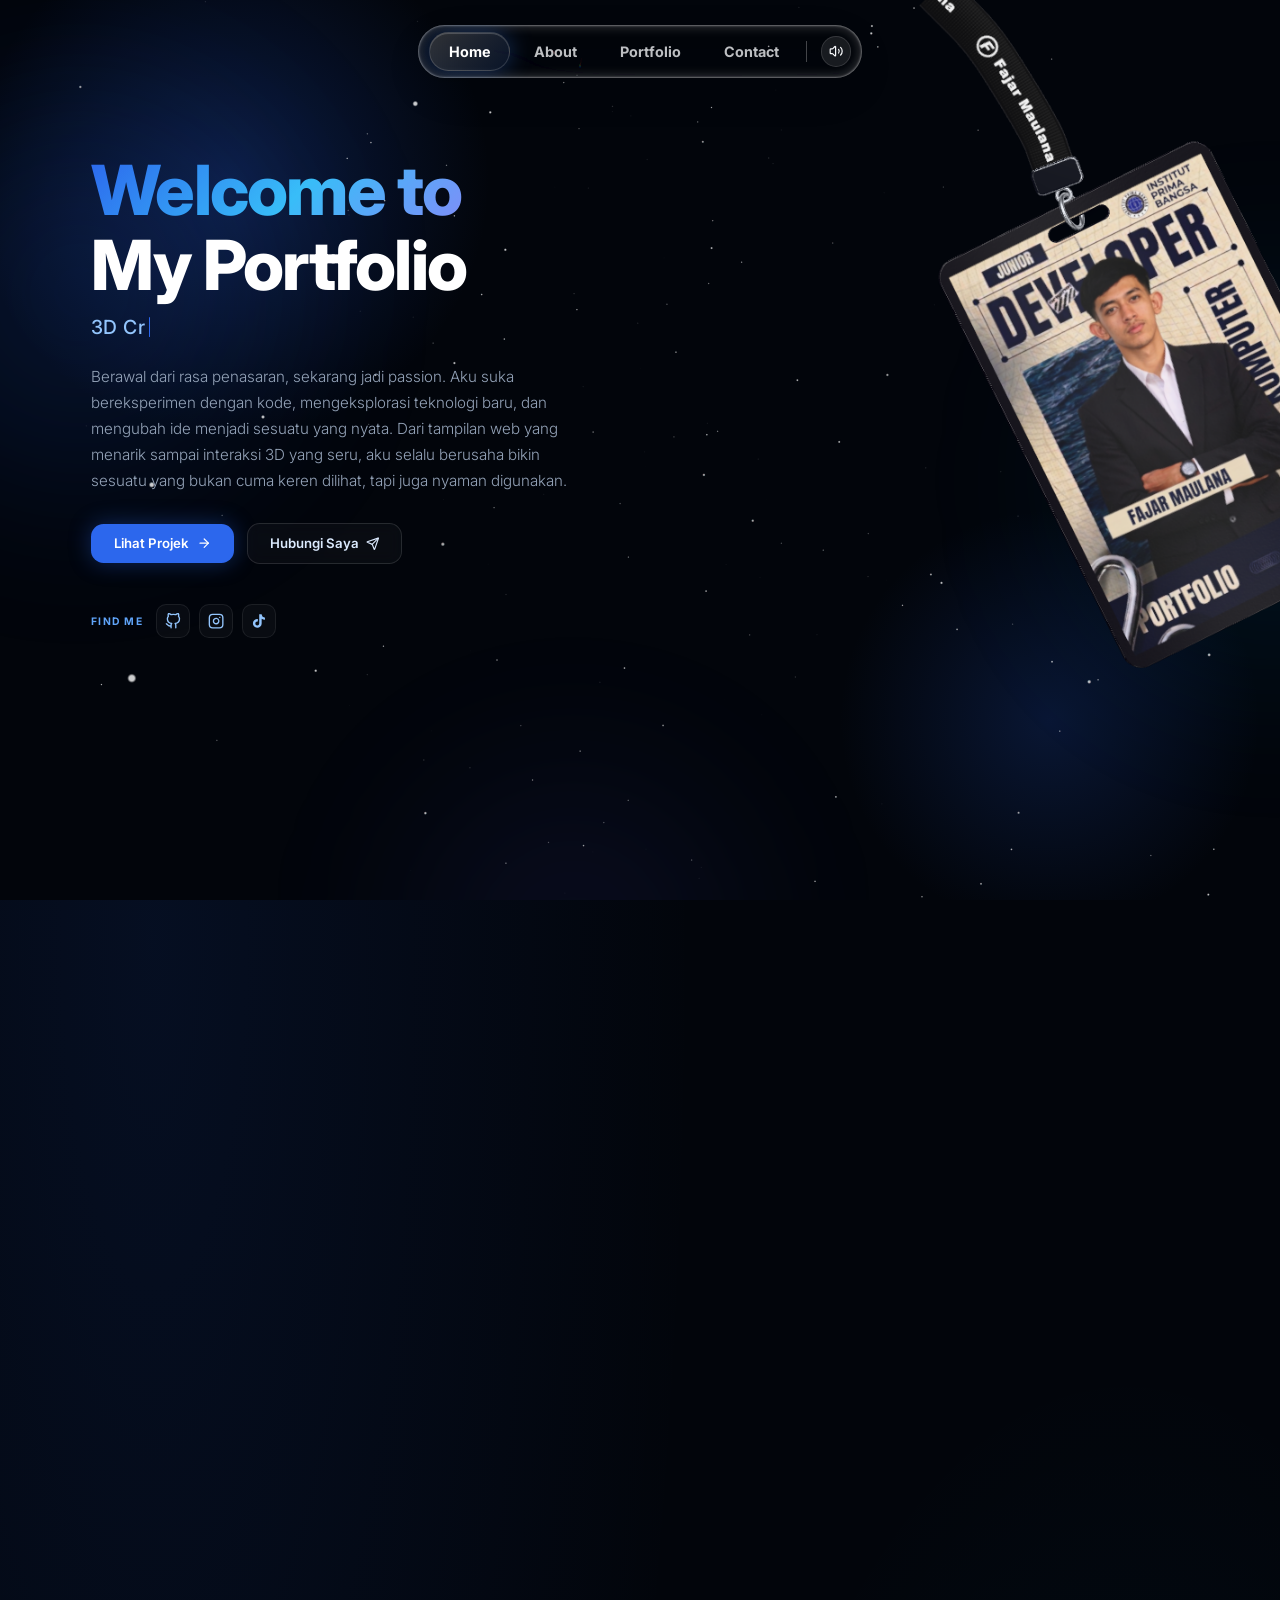
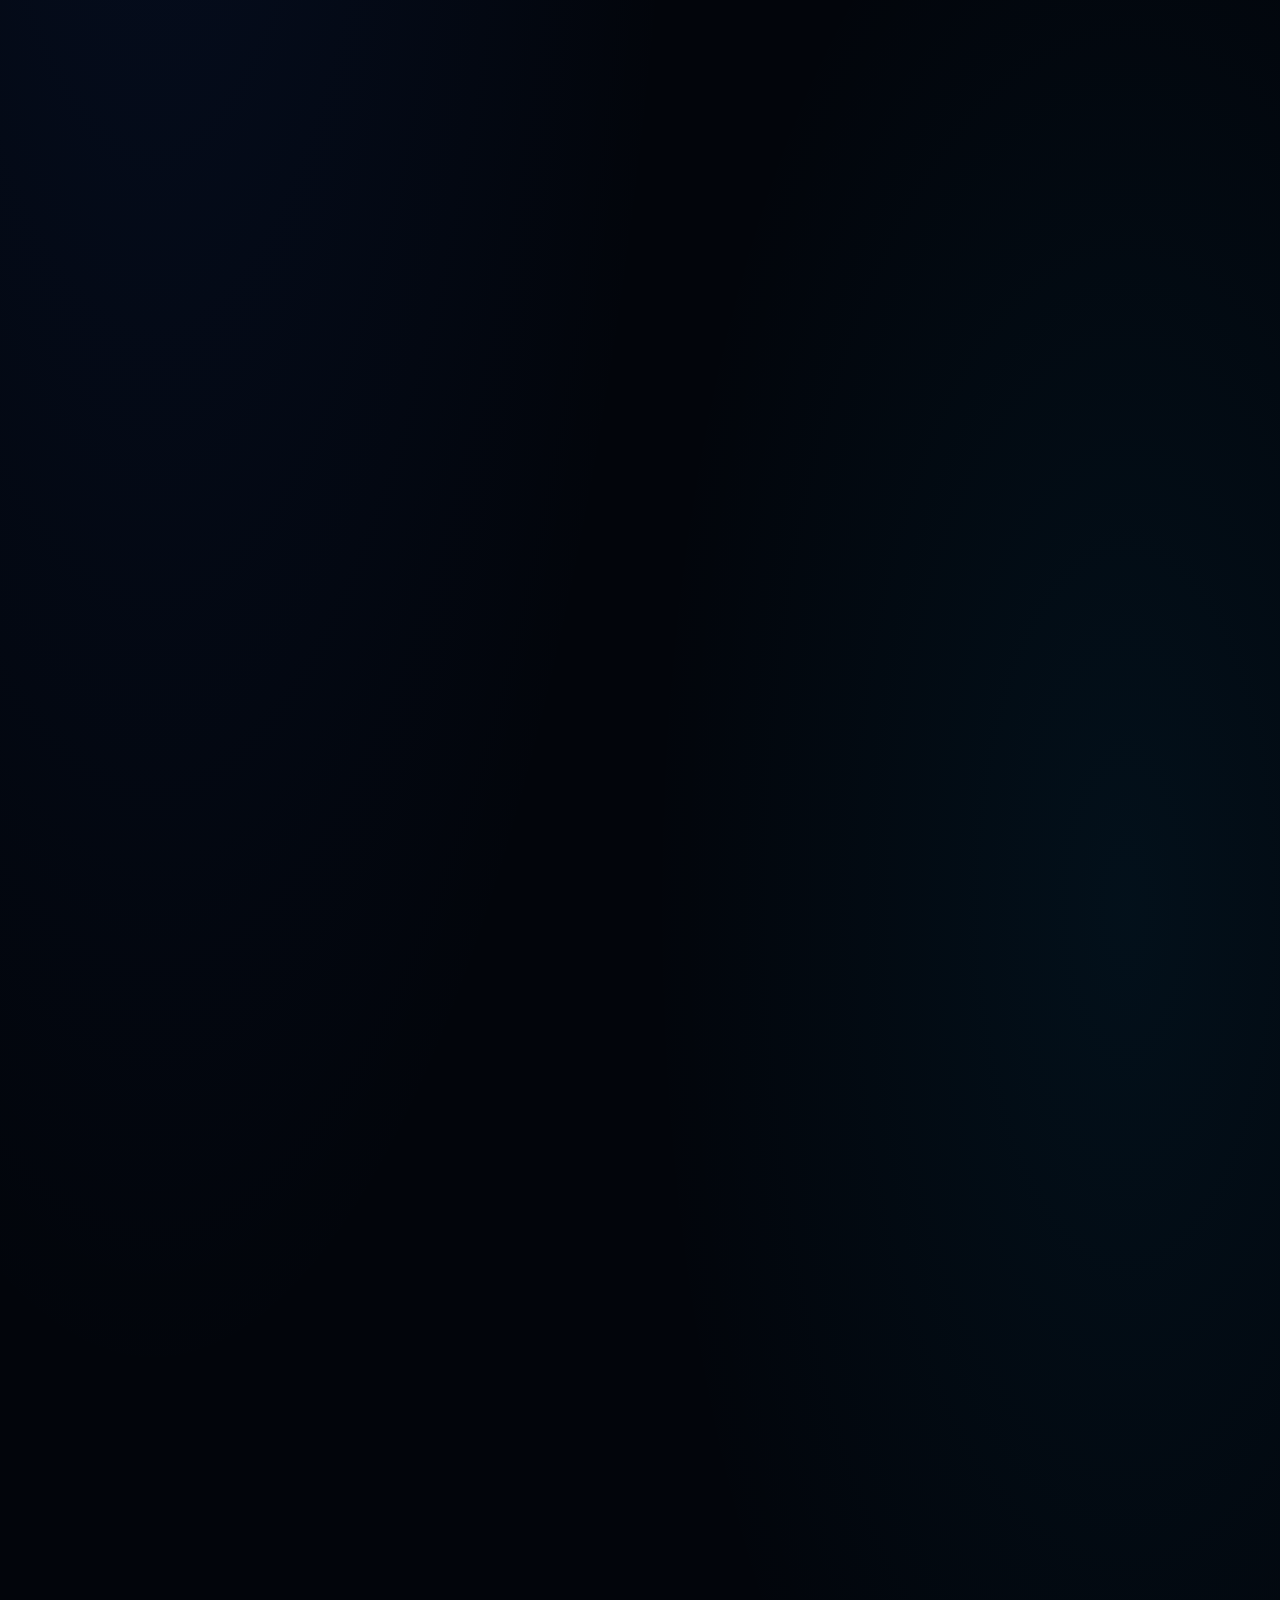
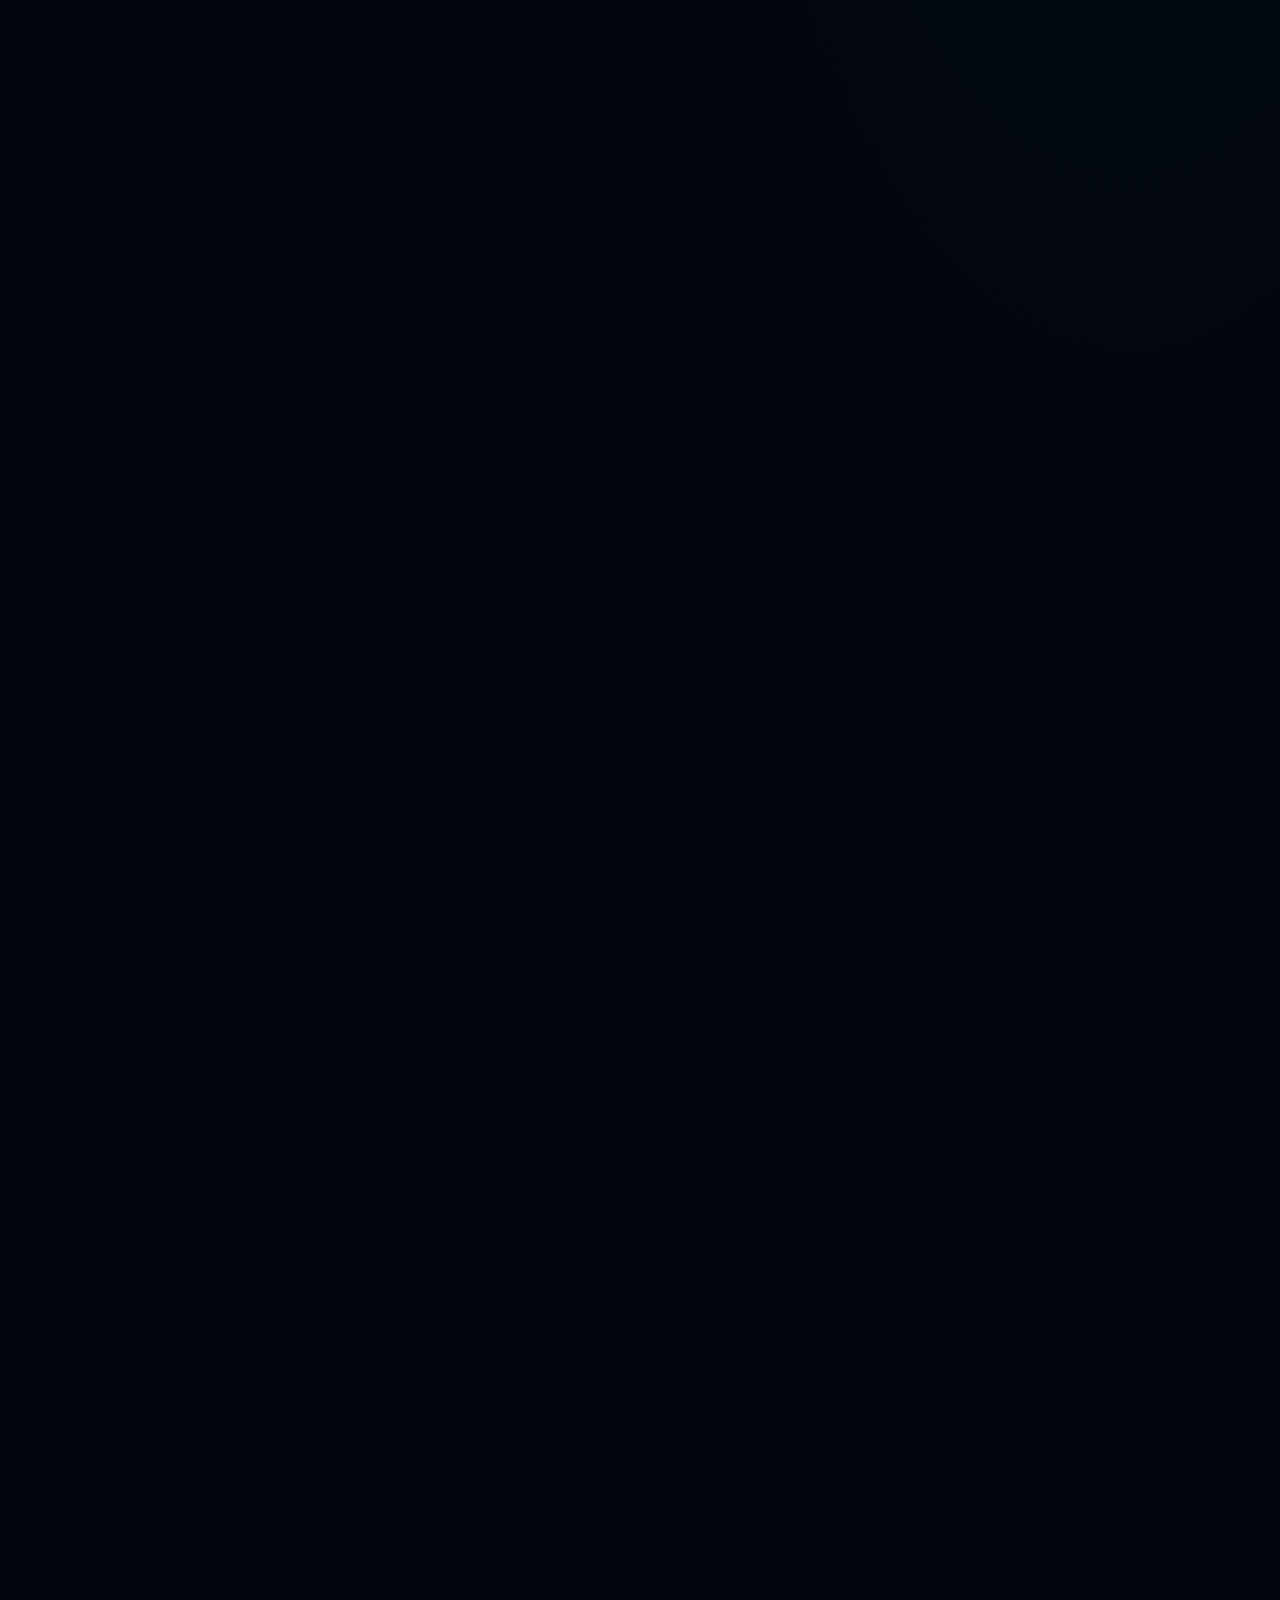
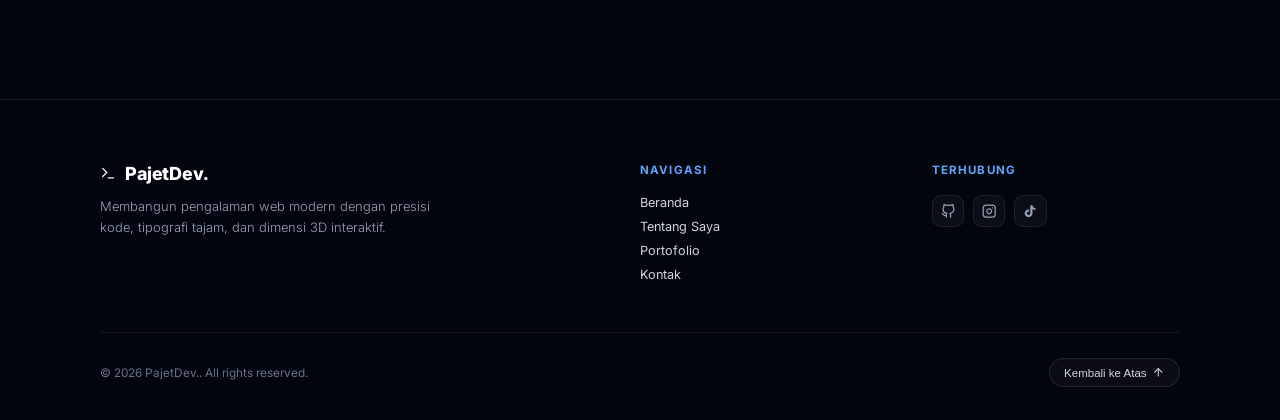
==== index.html @ bb08a7f2 "Add files via upload" ====
<!doctype html>
<html lang="id">
  <head>
    <meta charset="UTF-8" />
    <link rel="icon" type="image/svg+xml" href="./favicon.svg" />
    <link rel="icon" type="image/png" sizes="32x32" href="./favicon-32x32.png" />
    <link rel="icon" type="image/png" sizes="16x16" href="./favicon-16x16.png" />
    <link rel="apple-touch-icon" sizes="180x180" href="./apple-touch-icon.png" />
    <meta name="viewport" content="width=device-width, initial-scale=1.0" />
    <meta name="theme-color" content="#050510" />
    <style>html,body,#root{background-color:#050510;min-height:100%;margin:0}</style>
    <link rel="preconnect" href="https://fonts.googleapis.com" />
    <link rel="preconnect" href="https://fonts.gstatic.com" crossorigin />
    <link
      href="https://fonts.googleapis.com/css2?family=Inter:wght@300;400;500;600;700&family=JetBrains+Mono:wght@400;500;700&family=Space+Grotesk:wght@500;600;700;800&display=swap"
      rel="stylesheet"
    />
    <meta
      name="description"
      content="Portofolio Fajar Maulana - Creative Fullstack Developer & 3D WebGL Specialist."
    />
    <title>Fajar Maulana | Portofolio</title>

    <!-- Base path handler to support deep routing (/project/...) -->
    <script>
      (function() {
        var base = document.createElement('base');
        if (window.location.protocol === 'file:') {
          base.href = window.location.href.split('#')[0].split('?')[0].replace(/\/project\/.*$/, '/').replace(/\/[^\/]*$/, '/');
        } else {
          base.href = window.location.origin + '/';
        }
        document.head.appendChild(base);
      })();
    </script>

    <!-- File Konfigurasi Data (Edit Manual di Sini) -->
    <script src="./edit-portofolio.js"></script>

    <!-- Core React Bundle -->
    <script type="module" crossorigin src="./assets/index-CRd3u6O9.js"></script>
    <link rel="stylesheet" crossorigin href="./assets/index-D5V7fyb2.css">
  </head>
  <body>
    <div id="root"></div>
  </body>
</html>
---- assets/index-D5V7fyb2.css ----
:root{--home-ui-scale:.99;--font-display:"Verdana", Geneva, Tahoma, sans-serif;--font-body:"Inter", -apple-system, BlinkMacSystemFont, "Segoe UI", Roboto, sans-serif;--col-bg:#050510;--col-bg2:#07071a;--col-blue:#2c67ed;--col-blue-light:#3c84f6;--col-teal:#10b981;--col-pink:#ec4899;--col-white:#f0f0ff;--col-muted:#c0c0dc;--col-border:#ffffff14}.skeleton-block,.skeleton-image.is-loading{background-color:#94a3b81f;background-image:linear-gradient(100deg,#0000 25%,#bfd3ef33 48%,#0000 72%);background-position:100% 0;background-size:200% 100%;animation:1.8s ease-in-out infinite skeleton-shimmer}.skeleton-image.is-loading{color:#0000;background-color:#0c1423;background-image:linear-gradient(100deg,#0c1423 25%,#94a3b842 48%,#0c1423 72%)}@keyframes skeleton-shimmer{to{background-position-x:-100%}}*,:before,:after{box-sizing:border-box}a,button,input,textarea,select,[role=button]{-webkit-tap-highlight-color:transparent}html{scroll-behavior:smooth;--lightningcss-light: ;--lightningcss-dark:initial;color-scheme:dark}.section-display-title{color:#f0f0ff;font-size:clamp(2.5rem,5vw,4rem);font-family:var(--font-display);letter-spacing:-.025em;text-align:center;margin:0 0 clamp(28px,4vw,48px);font-weight:800;line-height:1.05}html,body,#root{background:var(--col-bg);color:#f1f5f9;width:100%;min-height:100vh;font-family:var(--font-body);-webkit-font-smoothing:antialiased;-moz-osx-font-smoothing:grayscale;margin:0;padding:0;overflow-x:hidden}.home-ui-scale{z-index:3;zoom:.9;position:relative}@media (width<=767px){.home-ui-scale{zoom:var(--home-ui-scale)}}.home-page-container{isolation:isolate;background:radial-gradient(at 12% 18%,#2563eb1a,#0000 34%),radial-gradient(at 88% 48%,#0ea5e912,#0000 30%),#02050b;min-height:100vh;position:relative}.gsap-ambient{z-index:1;pointer-events:none;position:fixed;inset:0;overflow:hidden}.gsap-ambient-orb{aspect-ratio:1;filter:blur(90px);opacity:.56;will-change:transform, opacity;border-radius:50%;width:clamp(250px,34vw,520px);display:block;position:absolute}.gsap-ambient-orb-one{background:radial-gradient(circle,#2563eb5c,#2563eb00);top:8%;left:-11%}.gsap-ambient-orb-two{background:radial-gradient(circle,#0ea5e93b,#0ea5e900);top:30%;right:-17%}.gsap-ambient-orb-three{background:radial-gradient(circle,#6366f133,#6366f100);width:clamp(220px,28vw,420px);bottom:-23%;left:30%}@media (width<=767px){.gsap-ambient-orb{filter:none}}@media (prefers-reduced-motion:reduce){.gsap-ambient{display:none}.skeleton-block,.skeleton-image.is-loading{animation:none}}.home-page-container:before{z-index:0;content:"";pointer-events:none;background:radial-gradient(370px at 18% 20%,#1f4aae57,#0000 70%),radial-gradient(300px at 82% 80%,#1f4bae40,#0000 70%),#02050b;position:fixed;inset:0}::selection{color:#fff;background:#2c67ed66}::-webkit-scrollbar{width:7px}::-webkit-scrollbar-track{background:#030014}::-webkit-scrollbar-thumb{background:#2c67ed59;border-radius:99px}::-webkit-scrollbar-thumb:hover{background:#2c67eda6}.grad-vi{color:var(--col-blue);background:linear-gradient(135deg,#2c67ed 0%,#38bdf8 60%,#818cf8 100%);-webkit-text-fill-color:transparent;-webkit-background-clip:text}.welcome-screen-root{z-index:99999;isolation:isolate;opacity:1;background:#02050b;place-items:center;transition:transform .7s cubic-bezier(.83,0,.17,1),visibility .7s;display:grid;position:fixed;inset:0;overflow:hidden}.welcome-screen-root.is-leaving{visibility:hidden;pointer-events:none;transform:translateY(-100%)}.welcome-loader{z-index:2;flex-direction:column;align-items:center;gap:24px;width:min(320px,70vw);animation:.65s cubic-bezier(.2,.75,.25,1) both welcome-loader-in;display:flex;position:relative}.welcome-loader-number{color:#f4f6fb;letter-spacing:-.075em;font-variant-numeric:tabular-nums;font-size:clamp(4rem,14vw,9rem);font-weight:800;line-height:.9}.welcome-loader-number span{color:#0062ff;letter-spacing:-.04em;margin-left:.08em;font-size:.42em;font-weight:500}.welcome-progress-track{background:#ffffff2e;width:100%;height:2px;overflow:hidden}.welcome-progress-track span{transform-origin:0;background:#0062ff;width:100%;height:100%;transition:transform .1s linear;display:block;transform:scaleX(0)}.welcome-loader-count{color:#fdfdff;font-variant-numeric:tabular-nums;font-size:.72rem}.welcome-loader-error{color:red;text-align:center;gap:12px;font-size:.82rem;display:grid}.welcome-loader-error>div{justify-content:center;gap:16px;display:flex}.welcome-loader-error button{color:#dbeafe;font:inherit;cursor:pointer;text-underline-offset:3px;background:0 0;border:0;padding:6px 2px;text-decoration:underline}.welcome-loader-error button:hover{color:#8db9ff}@keyframes welcome-loader-in{0%{opacity:0;transform:translateY(12px)}to{opacity:1;transform:translateY(0)}}@media (prefers-reduced-motion:reduce){.welcome-screen-root,.welcome-progress-track span{transition-duration:.15s}.welcome-loader{animation:none}}.particles-container{width:100%;height:100%;position:relative;overflow:hidden}.particles-canvas{width:100%;height:100%;display:block;position:absolute;inset:0}.meteor-background{z-index:2;pointer-events:none;position:fixed;inset:0;overflow:hidden}.meteor{top:var(--meteor-top);left:var(--meteor-left);opacity:0;transform-origin:0;width:150px;height:2px;animation:meteor-fall var(--meteor-duration) linear var(--meteor-delay) infinite;background:linear-gradient(90deg,#0000,#73b0ff1f 35%,#c3e0fff2);border-radius:999px;display:block;position:absolute;transform:rotate(45deg);box-shadow:0 0 8px #64a4ff73}@keyframes meteor-fall{0%{opacity:0;transform:translate(0,0)rotate(45deg)}2%{opacity:.9}8%{opacity:.75}12%,to{opacity:0;transform:translate(75vw,75vh)rotate(45deg)}}@media (prefers-reduced-motion:reduce){.meteor{animation:none;display:none}}.glass-surface{justify-content:center;align-items:center;transition:opacity .26s ease-out;display:flex;position:relative;overflow:hidden}.glass-surface__filter{pointer-events:none;opacity:0;z-index:-1;width:100%;height:100%;position:absolute;inset:0}.glass-surface__content{border-radius:inherit;z-index:1;justify-content:center;align-items:center;width:100%;height:100%;padding:.5rem;display:flex;position:relative}.glass-surface--svg{background:var(--lightningcss-light,hsl(0 0% 100%/var(--glass-frost,0)))var(--lightningcss-dark,hsl(0 0% 0%/var(--glass-frost,0)));-webkit-backdrop-filter:var(--filter-id,url(#glass-filter)) saturate(var(--glass-saturation,1));backdrop-filter:var(--filter-id,url(#glass-filter)) saturate(var(--glass-saturation,1));box-shadow:inset 0 0 2px 1px var(--lightningcss-light,oklch(0% none none/.15))var(--lightningcss-dark,oklch(100% 5.96046e-8 none/.35)),inset 0 0 10px 4px var(--lightningcss-light,oklch(0% none none/.1))var(--lightningcss-dark,oklch(100% 5.96046e-8 none/.15)),0 4px 16px #11111a0d,0 8px 24px #11111a0d,0 16px 56px #11111a0d,inset 0 4px 16px #11111a0d,inset 0 8px 24px #11111a0d,inset 0 16px 56px #11111a0d}.glass-surface--webgl{box-shadow:0 4px 16px #11111a0d,0 8px 24px #11111a0d,0 16px 56px #11111a0d}.glass-surface__canvas,.glass-surface__frame{border-radius:inherit;pointer-events:none;width:100%;height:100%;position:absolute;inset:0}.glass-surface__frame{background:var(--lightningcss-light,hsl(0 0% 100%/var(--glass-frost,0)))var(--lightningcss-dark,hsl(0 0% 0%/var(--glass-frost,0)));box-shadow:inset 0 0 2px 1px var(--lightningcss-light,oklch(0% none none/.15))var(--lightningcss-dark,oklch(100% 5.96046e-8 none/.35)),inset 0 0 10px 4px var(--lightningcss-light,oklch(0% none none/.1))var(--lightningcss-dark,oklch(100% 5.96046e-8 none/.15)),inset 0 4px 16px #11111a0d,inset 0 8px 24px #11111a0d,inset 0 16px 56px #11111a0d}.glass-surface--fallback{background:var(--lightningcss-light,hsl(0 0% 100%/calc(.12 + var(--glass-frost,0) * .5)))var(--lightningcss-dark,hsl(0 0% 100%/calc(.04 + var(--glass-frost,0) * .3)));-webkit-backdrop-filter:blur(12px) saturate(calc(var(--glass-saturation,1) * 1.4)) brightness(1.04);backdrop-filter:blur(12px) saturate(calc(var(--glass-saturation,1) * 1.4)) brightness(1.04);box-shadow:inset 0 1px var(--lightningcss-light,#ffffffd9)var(--lightningcss-dark,#ffffff4d),inset 0 -1px var(--lightningcss-light,#ffffff59)var(--lightningcss-dark,#ffffff14),inset 0 0 2px 1px var(--lightningcss-light,oklch(0% none none/.12))var(--lightningcss-dark,oklch(100% 5.96046e-8 none/.28)),inset 0 0 12px 3px var(--lightningcss-light,oklch(100% 5.96046e-8 none/.28))var(--lightningcss-dark,oklch(100% 5.96046e-8 none/.1)),0 4px 16px #11111a0f,0 8px 24px #11111a0f,0 16px 56px #11111a0f}.glass-surface__sheen,.glass-surface__rim{border-radius:inherit;pointer-events:none;position:absolute;inset:0}.glass-surface__sheen{background:linear-gradient(135deg,var(--lightningcss-light,#ffffff6b)var(--lightningcss-dark,#ffffff24) 0%,#0000 42% 64%,var(--lightningcss-light,#ffffff2e)var(--lightningcss-dark,#ffffff0d) 100%)}.glass-surface__rim{-webkit-mask-composite:xor;background:linear-gradient(150deg,var(--lightningcss-light,#ffffffb3)var(--lightningcss-dark,#ffffff57),var(--lightningcss-light,#ffffff1a)var(--lightningcss-dark,#ffffff08) 45%,var(--lightningcss-light,#ffffff14)var(--lightningcss-dark,#ffffff05) 60%,var(--lightningcss-light,#ffffff6b)var(--lightningcss-dark,#ffffff2e));padding:3px;-webkit-mask:linear-gradient(#000 0 0) content-box,linear-gradient(#000 0 0);-webkit-mask-composite:xor,source-over;mask:linear-gradient(#000 0 0) content-box exclude,linear-gradient(#000 0 0)}.glass-surface__line,.glass-surface__glow{pointer-events:none;position:absolute;inset:0;-webkit-mask-size:100% 100%;mask-size:100% 100%}.glass-surface--svg .glass-surface__line,.glass-surface--webgl .glass-surface__line{background:var(--lightningcss-light,oklch(0% none none/.15))var(--lightningcss-dark,oklch(100% 5.96046e-8 none/.35))}.glass-surface--svg .glass-surface__glow,.glass-surface--webgl .glass-surface__glow{background:var(--lightningcss-light,oklch(0% none none/.1))var(--lightningcss-dark,oklch(100% 5.96046e-8 none/.15))}.glass-surface--fallback .glass-surface__line{background:var(--lightningcss-light,oklch(0% none none/.12))var(--lightningcss-dark,oklch(100% 5.96046e-8 none/.28))}.glass-surface--fallback .glass-surface__glow{background:var(--lightningcss-light,oklch(100% 5.96046e-8 none/.28))var(--lightningcss-dark,oklch(100% 5.96046e-8 none/.1))}@supports not ((-webkit-backdrop-filter:blur(1px)) or (backdrop-filter:blur(1px))){.glass-surface--fallback{background:var(--lightningcss-light,#ffffffb8)var(--lightningcss-dark,#1f1f1fb8)}}.glass-surface:focus-visible{outline-offset:2px;outline:2px solid var(--lightningcss-light,#007aff)var(--lightningcss-dark,#0a84ff)}.navbar-root{z-index:1000;justify-content:center;padding:0 20px;transition:all .3s cubic-bezier(.16,1,.3,1);display:flex;position:fixed;top:8px;left:0;right:0}.navbar-scrolled{padding:0 20px}.navbar-container{--navbar-width:fit-content;width:var(--navbar-width);max-width:100%;margin-top:20px}.navbar-container .glass-surface__content{gap:8px;width:auto;height:auto;padding:8px 12px}.navbar-brand{color:#fff;align-items:center;gap:10px;text-decoration:none;display:flex}.navbar-logo-icon{color:#60a5fa;background:#2c67ed26;border:1px solid #2c67ed59;border-radius:10px;justify-content:center;align-items:center;width:32px;height:32px;display:flex;position:relative}.navbar-logo-dot{background:#00f0ff;border-radius:50%;width:7px;height:7px;position:absolute;top:-2px;right:-2px;box-shadow:0 0 8px #00f0ff}.navbar-brand-name{letter-spacing:-.01em;font-size:1rem;font-weight:700}.navbar-mobile-brand{display:none}.navbar-links{align-items:center;gap:4px;display:flex}.navbar-link-item{z-index:0;color:#f8fafcc2;border-radius:999px;padding:12px 22px;font-size:1rem;font-weight:700;text-decoration:none;transition:color .2s,background .2s;position:relative}.navbar-link-item:hover{color:#fff;background:#ffffff1f}.navbar-link-item.is-active{color:#fff;box-shadow:none;background:0 0}.navbar-active-pill{z-index:0;border-radius:inherit;pointer-events:none;background:linear-gradient(135deg,#ffffff2e,#3b82f621);border:1px solid #ffffff26;display:block;position:absolute;inset:0;box-shadow:inset 0 1px #ffffff1f,0 0 20px #3b82f62e}.navbar-link-item>span:first-child{z-index:1;position:relative}.navbar-actions{align-items:center;gap:15px;display:flex}.navbar-icon-btn{color:#f8fafc;cursor:pointer;background:#ffffff17;border:1px solid #ffffff21;border-radius:50%;justify-content:center;align-items:center;width:34px;height:34px;padding:0;transition:background .2s,border-color .2s;display:flex}.navbar-icon-btn:hover{color:#fff;background:#ffffff2b;border-color:#ffffff3d}.navbar-actions-divider{background:#ffffff42;width:1px;height:24px}.navbar-cta-btn{color:#fff;background:#2c67ed;border-radius:999px;align-items:center;gap:6px;padding:7px 16px;font-size:.82rem;font-weight:600;text-decoration:none;transition:all .25s;display:none;box-shadow:0 0 15px #2c67ed59}@media (width>=640px){.navbar-cta-btn{display:inline-flex}}.navbar-cta-btn:hover{background:#1d4ed8;transform:translateY(-1px);box-shadow:0 0 25px #2c67ed80}.navbar-mobile-toggle{color:#fff;cursor:pointer;background:0 0;border:none;justify-content:center;align-items:center;padding:4px;display:none}@media (width<=767px){.navbar-root,.navbar-scrolled{padding:0 12px}.navbar-container{--navbar-width:100%}.navbar-container .glass-surface__content{justify-content:flex-end;width:100%;padding:7px 10px}.navbar-mobile-brand{color:#fff;letter-spacing:-.02em;white-space:nowrap;pointer-events:none;font-size:1rem;font-weight:750;line-height:1;display:block;position:absolute;top:50%;left:50%;transform:translate(-50%,-50%)}.navbar-links{display:none}.navbar-actions{padding-left:0}.navbar-mobile-toggle{display:flex}}.navbar-mobile-menu{visibility:hidden;border-radius:20px;max-height:0;transition:max-height .35s cubic-bezier(.16,1,.3,1),visibility 0s linear .35s;display:block;position:fixed;top:72px;left:16px;right:16px;overflow:hidden}.navbar-mobile-glass{width:100%;height:auto}.navbar-mobile-glass .glass-surface__content{justify-content:flex-start;align-items:stretch;width:100%;height:auto;padding:0}@media (width>=768px){.navbar-mobile-menu{display:none}}.navbar-mobile-menu.is-open{visibility:visible;max-height:380px;transition:max-height .35s cubic-bezier(.16,1,.3,1),visibility}.navbar-mobile-inner{flex-direction:column;gap:6px;width:100%;padding:1.25rem;display:flex}.navbar-mobile-link{color:#cbd5e1;border-radius:12px;justify-content:space-between;align-items:center;padding:12px 16px;font-size:.95rem;font-weight:500;text-decoration:none;transition:all .2s;display:flex}.navbar-mobile-link:hover,.navbar-mobile-link.is-active{color:#fff;background:#ffffff29}.navbar-mobile-indicator{background:#00f0ff;border-radius:50%;width:6px;height:6px;box-shadow:0 0 8px #00f0ff}.navbar-mobile-footer{border-top:1px solid #ffffff14;margin-top:10px;padding-top:10px}.navbar-mobile-cta{color:#fff;background:#2c67ed;border-radius:12px;justify-content:center;align-items:center;gap:8px;width:100%;padding:12px;font-size:.9rem;font-weight:600;text-decoration:none;display:flex}@media (width<=767px){.navbar-container.glass-surface--fallback,.navbar-mobile-glass.glass-surface--fallback{-webkit-backdrop-filter:blur(6px)saturate(1.35)brightness(1.06);backdrop-filter:blur(6px)saturate(1.35)brightness(1.06);background:linear-gradient(135deg,#b0cdff42,#23334e33 48%,#91b1e129);border:1px solid #dcebff6b;box-shadow:inset 0 1px #ffffff94,inset 0 -1px #ffffff29,inset 0 0 18px #c6dcff1f,0 8px 24px #0000003d}.navbar-container.glass-surface--fallback .glass-surface__sheen,.navbar-mobile-glass.glass-surface--fallback .glass-surface__sheen{background:linear-gradient(125deg,#ffffff52,#0000 38% 66%,#aacdff2e)}}.lanyard{touch-action:none;width:100%;height:100%;position:relative;overflow:hidden}.lanyard-canvas{cursor:grab;outline:none;width:100%;height:100%;display:block}.lanyard-canvas:active{cursor:grabbing}.lanyard-card-container{z-index:4;pointer-events:none;width:100%;height:auto;position:absolute;inset:0}.lanyard-viewport{pointer-events:none;width:100%;height:100%}.lanyard-card-container .lanyard{pointer-events:auto}@media (width<=767px){.lanyard-card-container.is-mobile{width:calc(100vw / var(--home-ui-scale,.9));flex:none;max-width:none;height:clamp(480px,78svh,720px);margin:0 calc(50% - 50vw) 12px;position:relative;inset:auto}}.hero-root-section{justify-content:center;align-items:center;min-height:90svh;margin-bottom:40px;padding:120px 24px 60px;display:flex;position:relative;overflow:visible}@media (width>=1024px){.hero-root-section{padding:130px 48px 60px}}.hero-container-inner{grid-template-columns:1fr;align-items:center;gap:3.5rem;width:min(1220px,100%);margin:0 auto;display:grid}@media (width>=1024px){.hero-container-inner{grid-template-columns:1.12fr .88fr;gap:3rem}}.hero-text-col{z-index:5;flex-direction:column;align-items:flex-start;display:flex}.hero-status-pill{-webkit-backdrop-filter:blur(8px);backdrop-filter:blur(8px);background:#2c67ed1f;border:1px solid #2c67ed59;border-radius:999px;align-items:center;gap:8px;margin-bottom:1.5rem;padding:6px 14px;display:inline-flex}.hero-status-dot{background:#00f0ff;border-radius:50%;width:7px;height:7px;animation:2s infinite heroPulse;box-shadow:0 0 10px #00f0ff}@keyframes heroPulse{0%,to{opacity:1;transform:scale(1)}50%{opacity:.35;transform:scale(.8)}}.hero-status-label{letter-spacing:.08em;color:#60a5fa;text-transform:uppercase;font-size:.72rem;font-weight:700}.hero-heading-group{flex-direction:column;gap:2px;margin-bottom:.75rem;display:flex}.hero-h1-gradient{letter-spacing:-.025em;background:linear-gradient(135deg,#2c67ed 0%,#38bdf8 55%,#818cf8 100%);-webkit-text-fill-color:transparent;-webkit-background-clip:text;margin:0;font-size:clamp(2.8rem,6vw,4.8rem);font-weight:800;line-height:1.05}.hero-h1-white{letter-spacing:-.025em;color:#fff;margin:0;font-size:clamp(2.8rem,6vw,4.8rem);font-weight:800;line-height:1.05}.hero-typewriter-row{align-items:center;height:34px;margin-bottom:1.5rem;display:flex}.hero-typewriter-text{color:#93c5fd;letter-spacing:.02em;font-size:clamp(1.1rem,2.5vw,1.35rem);font-weight:500}.hero-typewriter-cursor{background:#2c67ed;border-radius:2px;width:2px;height:22px;margin-left:4px;animation:1s step-end infinite cursorBlink;display:inline-block}@keyframes cursorBlink{0%,to{opacity:1}50%{opacity:0}}.hero-description-copy{color:#94a3b8;max-width:560px;margin:0 0 2rem;font-size:clamp(.95rem,1.8vw,1.06rem);font-weight:300;line-height:1.7}.hero-action-row{flex-wrap:wrap;align-items:center;gap:14px;margin-bottom:2.25rem;display:flex}.hero-btn-primary{color:#fff;background:#2c67ed;border-radius:14px;align-items:center;gap:8px;padding:13px 26px;font-size:.92rem;font-weight:600;text-decoration:none;transition:all .28s cubic-bezier(.16,1,.3,1);display:inline-flex;box-shadow:0 0 25px #2c67ed59}.hero-btn-primary:hover{background:#1d4ed8;transform:translateY(-2px)scale(1.02);box-shadow:0 0 35px #2c67ed8c}.hero-btn-secondary{color:#dbeafe;-webkit-backdrop-filter:blur(8px);backdrop-filter:blur(8px);background:#ffffff08;border:1px solid #ffffff1f;border-radius:14px;align-items:center;gap:8px;padding:13px 24px;font-size:.92rem;font-weight:600;text-decoration:none;transition:all .28s cubic-bezier(.16,1,.3,1);display:inline-flex}.hero-btn-secondary:hover{color:#fff;background:#2c67ed1f;border-color:#3b82f680;transform:translateY(-2px)scale(1.02)}.hero-find-me-wrap{align-items:center;gap:14px;padding-top:.5rem;display:flex}.hero-find-me-label{text-transform:uppercase;letter-spacing:.14em;color:#60a5fa;font-size:.72rem;font-weight:700}.hero-social-buttons{align-items:center;gap:10px;display:flex}.hero-social-icon-btn{color:#93c5fd;background:#ffffff08;border:1px solid #ffffff14;border-radius:11px;justify-content:center;align-items:center;width:38px;height:38px;text-decoration:none;transition:all .22s;display:flex}.hero-social-icon-btn:hover{color:#fff;background:#2c67ed2e;border-color:#2c67ed73;transform:translateY(-2px);box-shadow:0 0 15px #2c67ed40}@media (width<=767px){.hero-root-section{flex-direction:column;justify-content:flex-start;align-items:stretch;gap:0;min-height:0;margin-bottom:40px;padding:0 18px 48px}.hero-container-inner{grid-template-columns:minmax(0,1fr);gap:0;width:100%}.hero-text-col{text-align:center;align-items:center}.hero-heading-group{align-items:center}.hero-h1-gradient,.hero-h1-white{font-size:clamp(2.25rem,9vw,3.4rem)}.hero-typewriter-row{justify-content:center}.hero-description-copy{text-align:center;max-width:540px}.hero-action-row{flex-wrap:nowrap;justify-content:center;width:100%}.hero-btn-primary,.hero-btn-secondary{flex:1;justify-content:center;min-width:0;padding-left:12px;padding-right:12px}.hero-find-me-wrap{justify-content:center}}.about-root-section{isolation:isolate;flex-direction:column;justify-content:center;align-items:stretch;min-height:100svh;margin-top:100px;padding:70px 32px 64px;display:flex;position:relative;overflow:hidden}.about-container-inner{grid-template-columns:minmax(0,1fr) minmax(280px,.92fr) minmax(0,.82fr);align-items:center;gap:clamp(24px,4vw,64px);width:min(1200px,100%);min-height:min(690px,100svh - 120px);margin:0 auto;display:grid}.about-intro,.about-bio{z-index:2;position:relative}.about-intro{width:100%}.about-title{color:#f8fafc;letter-spacing:-.055em;flex-direction:column;margin:0 0 26px;font-size:clamp(2.5rem,6vw,4.2rem);font-weight:800;line-height:.98;display:flex}.about-title>span:last-child{-webkit-text-fill-color:transparent;background:linear-gradient(105deg,#fff 8%,#8e98a8 58%,#464c57 100%);-webkit-background-clip:text;background-clip:text}.about-title-greeting{color:#3478ff;-webkit-text-fill-color:transparent;background:linear-gradient(100deg,#3c83ff 5%,#2056c7 100%);-webkit-background-clip:text;background-clip:text}.about-action{color:#eaf2ff;border-radius:12px;justify-content:center;align-items:center;gap:9px;min-height:48px;padding:0 19px;font-size:.92rem;font-weight:700;text-decoration:none;transition:transform .2s,border-color .2s,background .2s;display:inline-flex}.about-action:hover{transform:translateY(-2px)}.about-action-primary{background:linear-gradient(110deg,#347bff,#2456c9);box-shadow:0 10px 32px #235ccd40}.about-action-primary:hover{background:linear-gradient(110deg,#4c8dff,#3068e0)}.about-action-secondary{color:#64a5ff;background:#030c1d7a;border:1px solid #3077ff57;margin-top:13px}.about-action-secondary:hover{background:#1b4d9d29;border-color:#3077ffb3}.about-portrait-stage{justify-content:center;align-self:end;align-items:flex-end;height:min(75svh,690px);min-height:470px;display:flex;position:relative}.about-portrait-glow{filter:blur(38px);background:radial-gradient(at 50% 35%,#ea26405e,#0000 42%),radial-gradient(at 48% 68%,#1e70e26b,#0000 65%);border-radius:50%;height:55%;position:absolute;bottom:10%;left:5%;right:5%}.about-portrait{z-index:1;min-width:160%;height:100vh;position:relative;-webkit-mask-image:linear-gradient(#000 0% 76%,#000000bd 88%,#0000 100%);mask-image:linear-gradient(#000 0% 76%,#000000bd 88%,#0000 100%)}.about-person-image,.about-spider-image{object-fit:contain;object-position:center bottom;width:100%;height:100vh;display:block;position:absolute;inset:0}.about-person-image{z-index:1;object-fit:cover;object-position:center bottom;filter:drop-shadow(0 16px 35px #0000003d)}.about-spider-image{z-index:2;opacity:0;filter:saturate(1.12)contrast(1.05)drop-shadow(0 4px 18px #dc18342e);-webkit-mask-image:radial-gradient(circle 115px at var(--hover-x,50%) var(--hover-y,50%), #000 0%, #000 58%, transparent 100%);-webkit-mask-image:radial-gradient(circle 115px at var(--hover-x,50%) var(--hover-y,50%), #000 0%, #000 58%, transparent 100%);mask-image:radial-gradient(circle 115px at var(--hover-x,50%) var(--hover-y,50%), #000 0%, #000 58%, transparent 100%);object-fit:cover;transition:opacity .18s}.about-portrait-stage.is-in-view:not(.spider-hovered):not([data-spider-visible=true]) .about-spider-image{animation:7s ease-in-out infinite idle-spider-blink;-webkit-mask-image:none;mask-image:none}.about-portrait-stage[data-spider-visible=true] .about-spider-image{opacity:.92;animation:none}@keyframes idle-spider-blink{0%,38%,to{opacity:0}8%{opacity:.92}22%{opacity:.92}38%{opacity:0}}@keyframes mobile-spider-blink{0%,45%,to{opacity:0}50%{opacity:.3}55%,88%{opacity:.92}}.about-portrait-orbit{z-index:0;aspect-ratio:1;pointer-events:none;border:1px solid #6c97d71f;border-radius:50%;width:78%;position:absolute;top:17%;left:50%;transform:translate(-50%)}.about-portrait-orbit-two{border-color:#e53d5121;width:60%;top:27%}.about-portrait-spark{z-index:3;background:#39e5d0;border-radius:50%;width:7px;height:7px;position:absolute;top:59%;right:22%;box-shadow:0 0 14px 3px #39e5d073}.about-bio{color:#b8bfd3;justify-self:end;max-width:340px;font-size:clamp(.98rem,1.45vw,1.1rem);font-weight:450;line-height:1.75}.about-bio p{margin:0 0 18px}.about-bio strong{color:#e5edff;font-weight:700}@media (width<=900px){.about-root-section{padding-left:24px;padding-right:24px}.about-container-inner{grid-template-columns:minmax(0,1fr) minmax(250px,.9fr);gap:24px;min-height:0}.about-intro{grid-area:1/1}.about-portrait-stage{grid-area:1/2/span 2;height:min(70svh,620px);min-height:430px}.about-bio{grid-area:2/1;justify-self:start;font-size:.95rem}.about-title{font-size:clamp(2.5rem,5.8vw,3.8rem)}}@media (width<=620px){.about-root-section>.section-display-title,.about-intro .about-action-primary{display:none}.about-root-section{min-height:auto;margin-top:0;padding:48px 22px 60px}.about-container-inner{grid-template-columns:minmax(0,1fr);gap:16px}.about-intro{text-align:center;grid-area:1/1}.about-title{align-items:center;gap:5px;margin-bottom:18px;font-size:clamp(2.4rem,10.5vw,3.5rem);line-height:1.06}.about-intro .about-action{min-height:43px;margin-bottom:4px}.about-portrait-stage{grid-area:2/1;justify-self:center;width:min(100%,700px);height:clamp(400px,60svh,540px);min-height:0}.about-portrait-glow{filter:none}.about-portrait-stage.is-in-view:not(.spider-hovered):not([data-spider-visible=true]) .about-spider-image{animation:6s ease-in-out infinite mobile-spider-blink}.about-portrait-stage.spider-hovered .about-spider-image,.about-portrait-stage[data-spider-visible=true] .about-spider-image{animation:3s ease-in-out infinite mobile-spider-blink;-webkit-mask-image:none;mask-image:none}.about-portrait{width:min(100%,700px);min-width:0;height:100%}.about-person-image,.about-spider-image{object-fit:contain;transform-origin:bottom;height:100%;transform:scale(1.55)}.about-bio{text-align:center;grid-area:3/1;justify-self:center;width:min(100%,420px);max-width:none;margin-top:-16px;font-size:.95rem;line-height:1.7}.about-action-secondary{display:none}}@media (width<=620px) and (prefers-reduced-motion:reduce){.about-portrait-stage.spider-hovered .about-spider-image,.about-portrait-stage[data-spider-visible=true] .about-spider-image{animation:none}}@media (prefers-reduced-motion:reduce){.about-action,.about-portrait-stage.is-in-view:not(.spider-hovered):not([data-spider-visible=true]) .about-spider-image{transition:none;animation:none}}.liquid-metal-border{z-index:0;border-radius:inherit;-webkit-mask-composite:xor;pointer-events:none;padding:2px;position:absolute;inset:0;overflow:hidden;-webkit-mask-image:linear-gradient(#fff 0 0),linear-gradient(#fff 0 0);mask-image:linear-gradient(#fff 0 0),linear-gradient(#fff 0 0);-webkit-mask-position:0 0,0 0;mask-position:0 0,0 0;-webkit-mask-size:auto,auto;mask-size:auto,auto;-webkit-mask-repeat:repeat,repeat;mask-repeat:repeat,repeat;-webkit-mask-clip:content-box,border-box;mask-clip:content-box,border-box;-webkit-mask-origin:content-box,border-box;mask-origin:content-box,border-box;-webkit-mask-composite:xor;mask-composite:exclude;-webkit-mask-source-type:auto,auto;mask-mode:match-source,match-source}.liquid-metal-border canvas{border-radius:inherit;inset:0;width:100%!important;height:100%!important;display:block!important;position:absolute!important}.experience-section{padding:70px 24px 24px;position:relative}.experience-container{width:min(100%,1200px);margin:0 auto}.experience-columns{grid-template-columns:repeat(2,minmax(0,1fr));gap:clamp(24px,3vw,40px);display:grid}.experience-group h2{color:#f8fafc;letter-spacing:-.025em;margin:0 0 20px;font-size:clamp(1.25rem,2.4vw,1.6rem);font-weight:800}.experience-card{background:linear-gradient(135deg,#121b2ce6,#0c1320e0);border:1px solid #94a3b81a;border-radius:16px;align-items:center;gap:16px;min-height:108px;padding:16px 20px;display:flex;box-shadow:inset 0 1px #ffffff06}.experience-card+.experience-card{margin-top:14px}.experience-stat-icon{color:#9ec5ff;background:#25457b38;border:1px solid #3b82f62b;border-radius:14px;flex:none;place-items:center;display:grid}.experience-logo{flex:0 0 64px;place-items:center;width:64px;height:64px;display:grid}.experience-logo img{object-fit:contain;width:100%;height:100%;display:block}.experience-card-copy{min-width:0}.experience-card-copy h3{color:#f5f7ff;margin:0 0 5px;font-size:clamp(1rem,1.8vw,1.18rem);font-weight:750;line-height:1.35}.experience-card-copy p{color:#aeb8cc;margin:0 0 6px;font-size:.96rem;line-height:1.45}.experience-date{color:#82baff;font-size:.95rem;font-weight:600}.experience-stats{grid-template-columns:repeat(3,minmax(0,1fr));gap:20px;margin-top:64px;display:grid}.experience-stat-card{background:radial-gradient(at 100% 100%,#2d5ba01f,#0000 55%),linear-gradient(135deg,#121b2ceb,#0c1320e6);border:1px solid #94a3b81f;border-radius:20px;min-height:184px;padding:24px 26px;position:relative;overflow:hidden;box-shadow:inset 0 1px #ffffff08}.experience-stat-top{z-index:1;justify-content:space-between;align-items:flex-start;display:flex;position:relative}.experience-stat-icon{border-radius:14px;width:54px;height:54px}.experience-stat-top strong{color:#f4f5ff;letter-spacing:-.06em;font-size:clamp(2.5rem,5vw,3.6rem);font-weight:800;line-height:1}.experience-stat-card h3{z-index:1;color:#e7ecfa;letter-spacing:.09em;text-transform:uppercase;margin:22px 0 4px;font-size:.84rem;font-weight:800;position:relative}.experience-stat-card p{z-index:1;color:#a4aec1;margin:0;font-size:.9rem;position:relative}@media (width<=760px){.experience-section{padding:52px 20px 16px}.experience-columns{grid-template-columns:minmax(0,1fr);gap:30px}.experience-card{min-height:104px;padding:16px}.experience-stats{gap:12px;margin-top:42px}.experience-stat-card{min-height:158px;padding:18px}.experience-stat-icon{width:44px;height:44px}}@media (width<=520px){.experience-stats{grid-template-columns:minmax(0,1fr)}.experience-stat-card{min-height:145px}}.spotify-section{padding:64px 24px 140px;position:relative}.spotify-card{background:radial-gradient(at 90% 100%,#2c67ed29,#0000 42%),linear-gradient(135deg,#0c1326f5,#050813f5);border:1px solid #5e90ff33;border-radius:28px;grid-template-columns:minmax(0,.9fr) minmax(0,1.1fr);align-items:center;gap:clamp(24px,3vw,40px);width:min(100%,1200px);margin:0 auto;padding:clamp(24px,3vw,40px);display:grid;position:relative;overflow:visible;box-shadow:0 24px 80px #00000047,inset 0 1px #ffffff0a}.spotify-card:before{content:"";pointer-events:none;border:1px solid #4d84ff1a;border-radius:50%;width:280px;height:280px;position:absolute;top:-110px;left:-90px}.spotify-eyebrow{color:#60a5fa;letter-spacing:.13em;align-items:center;gap:9px;margin:0 0 20px;font-size:.72rem;font-weight:700;display:flex}.spotify-eyebrow-dot{background:#38bdf8;border-radius:50%;width:7px;height:7px;box-shadow:0 0 12px #38bdf8bf}.spotify-copy{min-width:0}.spotify-copy h2{-webkit-text-fill-color:transparent;letter-spacing:-.055em;overflow-wrap:anywhere;word-break:break-word;background:linear-gradient(105deg,#fff 8%,#8e98a8 58%,#464c57 100%);-webkit-background-clip:text;background-clip:text;max-width:100%;margin:0 0 20px;font-size:clamp(2rem,4.4vw,3.4rem);font-weight:800;line-height:1.05}.spotify-copy h2 span{color:#3478ff;-webkit-text-fill-color:transparent;background:linear-gradient(100deg,#3c83ff 5% 100%);-webkit-background-clip:text;background-clip:text}.spotify-description{color:#94a3b8;max-width:390px;margin:0;font-size:clamp(.95rem,1.6vw,1.05rem);line-height:1.75}.spotify-open-link{color:#c7dcff;background:#2353b11f;border:1px solid #4b83ff4d;border-radius:12px;align-items:center;gap:9px;min-height:46px;margin-top:28px;padding:0 16px;font-size:.9rem;font-weight:650;text-decoration:none;transition:background .2s,border-color .2s,transform .2s;display:inline-flex}.spotify-open-link:hover{background:#2353b13d;border-color:#4b83ffa6;transform:translateY(-2px)}.spotify-player-frame{z-index:1;background:#030710b8;border:1px solid #ffffff14;border-radius:19px;width:100%;min-width:0;padding:7px;position:relative;box-shadow:0 20px 50px #00000052}.spotify-player-skeleton{z-index:1;pointer-events:none;background:#121212;border-radius:12px;grid-template-rows:1fr auto auto;align-content:stretch;gap:12px;padding:28px 30px 16px;display:grid;position:absolute;inset:7px;overflow:hidden}.spotify-skeleton-header{align-items:flex-start;gap:clamp(16px,2vw,30px);min-height:0;padding-right:24px;display:flex;position:relative}.spotify-skeleton-cover{aspect-ratio:1;border-radius:8px;flex:none;width:clamp(112px,29%,185px)}.spotify-skeleton-copy{align-content:center;gap:10px;width:100%;padding-top:12px;display:grid}.spotify-skeleton-title{border-radius:7px;width:min(72%,190px);height:25px}.spotify-skeleton-subtitle{border-radius:6px;width:min(55%,140px);height:15px}.spotify-skeleton-saved{border-radius:999px;width:min(64%,160px);height:17px;margin-top:5px}.spotify-skeleton-brand{border-radius:50%;width:26px;height:26px;position:absolute;top:2px;right:0}.spotify-skeleton-preview-label{border-radius:3px;width:54px;height:18px}.spotify-skeleton-tracks{gap:12px;display:grid}.spotify-skeleton-track{align-items:center;gap:14px;min-width:0;padding:1px 4px;display:flex}.spotify-skeleton-track-number{border-radius:4px;flex:none;width:10px;height:12px}.spotify-skeleton-track-copy{flex:1;gap:6px;min-width:0;display:grid}.spotify-skeleton-track-title{border-radius:5px;width:min(48%,190px);height:13px}.spotify-skeleton-track-artist{border-radius:5px;width:min(30%,120px);height:10px}.spotify-skeleton-track-duration{border-radius:5px;flex:none;width:34px;height:12px}.spotify-embed{border:0;border-radius:12px;width:100%;height:352px;display:block}@media (width<=760px){.spotify-section{padding:48px 20px 64px}.spotify-card{grid-template-columns:minmax(0,1fr);gap:24px;max-width:520px;padding:clamp(22px,5vw,32px);overflow:visible}.spotify-player-frame{width:111.111%;margin-left:-5.555%}.spotify-copy{width:100%;min-width:0}.spotify-copy h2{max-width:100%;font-size:clamp(2rem,8vw,2.8rem)}.spotify-embed{zoom:.9;width:100%;height:391px}.spotify-player-skeleton{border-radius:10px;grid-template-rows:144px auto 1fr;gap:10px;padding:14px 15px 12px}.spotify-skeleton-header{gap:13px;padding-right:20px}.spotify-skeleton-cover{width:clamp(82px,29vw,105px)}.spotify-skeleton-copy{gap:8px;padding-top:13px}.spotify-skeleton-title{height:18px}.spotify-skeleton-subtitle{height:12px}.spotify-skeleton-saved{width:72%;height:13px;margin-top:1px}.spotify-skeleton-brand{width:20px;height:20px}.spotify-skeleton-preview-label{width:48px;height:15px}.spotify-skeleton-tracks{border-top:1px solid #ffffff14;align-content:start;gap:12px;padding-top:2px}.spotify-skeleton-track{gap:11px;padding:0 4px}.spotify-skeleton-track-title{width:min(75%,190px)}.spotify-skeleton-track-artist{width:min(48%,120px)}}@media (width<=480px){.spotify-section{padding-left:16px;padding-right:16px}.spotify-card{border-radius:22px}.spotify-player-skeleton{gap:12px;padding:16px}}.border-glow-card{--edge-proximity:0;--cursor-angle:45deg;--edge-sensitivity:30;--color-sensitivity:calc(var(--edge-sensitivity) + 20);--border-radius:28px;--glow-padding:40px;--cone-spread:25;isolation:isolate;border-radius:var(--border-radius);background:var(--card-bg,#120f17);border:1px solid #ffffff26;display:grid;position:relative;overflow:visible;transform:translateZ(.01px);box-shadow:0 1px 2px #0000001a,0 2px 4px #0000001a,0 4px 8px #0000001a,0 8px 16px #0000001a,0 16px 32px #0000001a,0 32px 64px #0000001a}.border-glow-card--light{border-color:#18181b1f;box-shadow:0 1px 2px #18181b0a,0 8px 24px #18181b0d}.border-glow-card--light:after,.border-glow-card--light>.edge-light{mix-blend-mode:normal}.border-glow-card:before,.border-glow-card:after,.border-glow-card>.edge-light{z-index:-1;border-radius:inherit;content:"";transition:opacity .25s ease-out;position:absolute;inset:0}.border-glow-card:not(:hover):not(.sweep-active):before,.border-glow-card:not(:hover):not(.sweep-active):after,.border-glow-card:not(:hover):not(.sweep-active)>.edge-light{opacity:0;transition:opacity .75s ease-in-out}.border-glow-card:before{background:linear-gradient(var(--card-bg,#120f17) 0 100%) padding-box, linear-gradient(#fff0 0% 100%) border-box, var(--gradient-one) border-box, var(--gradient-two) border-box, var(--gradient-three) border-box, var(--gradient-four) border-box, var(--gradient-five) border-box, var(--gradient-six) border-box, var(--gradient-seven) border-box, var(--gradient-base) border-box;-webkit-mask-image:conic-gradient(from var(--cursor-angle) at center, #000 calc(var(--cone-spread) * 1%), transparent calc((var(--cone-spread) + 15) * 1%), transparent calc((100 - var(--cone-spread) - 15) * 1%), #000 calc((100 - var(--cone-spread)) * 1%));mask-image:conic-gradient(from var(--cursor-angle) at center, #000 calc(var(--cone-spread) * 1%), transparent calc((var(--cone-spread) + 15) * 1%), transparent calc((100 - var(--cone-spread) - 15) * 1%), #000 calc((100 - var(--cone-spread)) * 1%));opacity:calc((var(--edge-proximity) - var(--color-sensitivity)) / (100 - var(--color-sensitivity)));border:1px solid #0000}.border-glow-card:after{background:var(--gradient-one) padding-box, var(--gradient-two) padding-box, var(--gradient-three) padding-box, var(--gradient-four) padding-box, var(--gradient-five) padding-box, var(--gradient-six) padding-box, var(--gradient-seven) padding-box, var(--gradient-base) padding-box;-webkit-mask-image:linear-gradient(to bottom, #000, #000), radial-gradient(ellipse at 50% 50%, #000 40%, transparent 65%), radial-gradient(ellipse at 66% 66%, #000 5%, transparent 40%), radial-gradient(ellipse at 33% 33%, #000 5%, transparent 40%), radial-gradient(ellipse at 66% 33%, #000 5%, transparent 40%), radial-gradient(ellipse at 33% 66%, #000 5%, transparent 40%), conic-gradient(from var(--cursor-angle) at center, transparent 5%, #000 15%, #000 85%, transparent 95%);mask-image:linear-gradient(to bottom, #000, #000), radial-gradient(ellipse at 50% 50%, #000 40%, transparent 65%), radial-gradient(ellipse at 66% 66%, #000 5%, transparent 40%), radial-gradient(ellipse at 33% 33%, #000 5%, transparent 40%), radial-gradient(ellipse at 66% 33%, #000 5%, transparent 40%), radial-gradient(ellipse at 33% 66%, #000 5%, transparent 40%), conic-gradient(from var(--cursor-angle) at center, transparent 5%, #000 15%, #000 85%, transparent 95%);mix-blend-mode:soft-light;opacity:calc(var(--fill-opacity,.5) * (var(--edge-proximity) - var(--color-sensitivity)) / (100 - var(--color-sensitivity)));border:1px solid #0000;-webkit-mask-composite:source-out,source-over,source-over,source-over,source-over,source-over;mask-composite:subtract,add,add,add,add,add}.border-glow-card>.edge-light{z-index:1;inset:calc(var(--glow-padding) * -1);-webkit-mask-image:conic-gradient(from var(--cursor-angle) at center, #000 2.5%, transparent 10%, transparent 90%, #000 97.5%);mask-image:conic-gradient(from var(--cursor-angle) at center, #000 2.5%, transparent 10%, transparent 90%, #000 97.5%);mix-blend-mode:plus-lighter;opacity:calc((var(--edge-proximity) - var(--edge-sensitivity)) / (100 - var(--edge-sensitivity)));pointer-events:none}.border-glow-card>.edge-light:before{border-radius:inherit;box-shadow:inset 0 0 0 1px var(--glow-color,#f5daa3), inset 0 0 1px var(--glow-color-60,#f5daa399), inset 0 0 3px var(--glow-color-50,#f5daa380), inset 0 0 6px var(--glow-color-40,#f5daa366), inset 0 0 15px var(--glow-color-30,#f5daa34d), inset 0 0 25px 2px var(--glow-color-20,#f5daa333), inset 0 0 50px 2px var(--glow-color-10,#f5daa31a), 0 0 1px var(--glow-color-60,#f5daa399), 0 0 3px var(--glow-color-50,#f5daa380), 0 0 6px var(--glow-color-40,#f5daa366), 0 0 15px var(--glow-color-30,#f5daa34d), 0 0 25px 2px var(--glow-color-20,#f5daa333), 0 0 50px 2px var(--glow-color-10,#f5daa31a);content:"";inset:var(--glow-padding);position:absolute}.border-glow-inner{z-index:1;flex-direction:column;min-width:0;display:flex;position:relative}@media (prefers-reduced-motion:reduce){.border-glow-card:before,.border-glow-card:after,.border-glow-card>.edge-light{transition:none}}.portfolio-root-section{padding:100px 24px;position:relative}@media (width>=1024px){.portfolio-root-section{padding:120px 48px}}.portfolio-container-inner{width:min(1200px,100%);margin:0 auto}.portfolio-root-section .section-display-title{margin-bottom:28px}.portfolio-section-header{text-align:center;flex-direction:column;align-items:center;margin-bottom:32px;display:flex}.portfolio-section-badge{letter-spacing:.1em;color:#60a5fa;background:#2c67ed1f;border:1px solid #2c67ed59;border-radius:18px;align-items:center;gap:8px;margin-bottom:1.25rem;padding:5px 14px;font-size:.72rem;font-weight:700;display:inline-flex}.portfolio-badge-dot{background:#00f0ff;border-radius:50%;width:6px;height:6px;box-shadow:0 0 8px #00f0ff}.portfolio-section-title{letter-spacing:-.02em;color:#fff;margin:0 0 1rem;font-size:clamp(2rem,4vw,3rem);font-weight:800}.portfolio-section-subtitle{color:#94a3b8;max-width:620px;margin:0;font-size:clamp(.95rem,1.8vw,1.05rem);font-weight:300;line-height:1.65}.portfolio-tab-bar{-webkit-backdrop-filter:blur(12px);backdrop-filter:blur(12px);background:#0a0f2099;border:1px solid #ffffff14;border-radius:18px;flex-wrap:wrap;justify-content:center;align-items:center;gap:11px;width:fit-content;margin-bottom:3rem;margin-left:auto;margin-right:auto;padding:7px;display:flex}.portfolio-tab-btn{color:#94a3b8;cursor:pointer;background:0 0;border:none;border-radius:10px;align-items:center;gap:11px;padding:15px 27px;font-size:1.05rem;font-weight:600;transition:all .25s;display:inline-flex}.portfolio-tab-btn:hover{color:#fff}.portfolio-tab-btn.is-active{color:#fff;background:#2c67ed;box-shadow:0 0 20px #2c67ed73}@media (width<=620px){.portfolio-tab-bar{border-radius:14px;grid-template-columns:repeat(4,minmax(0,1fr));gap:3px;width:100%;max-width:100%;margin-bottom:2rem;padding:4px;display:grid}.portfolio-tab-btn{text-align:center;white-space:normal;border-radius:10px;flex-direction:column;justify-content:center;gap:5px;min-width:0;min-height:58px;padding:7px 2px;font-size:clamp(.58rem,2.4vw,.76rem);line-height:1.15}.portfolio-tab-btn svg{flex:none;width:16px;height:16px}}.portfolio-cards-grid{grid-template-columns:1fr;gap:2rem;display:grid}@media (width>=640px){.portfolio-cards-grid{grid-template-columns:repeat(2,1fr)}}@media (width>=1024px){.portfolio-cards-grid{grid-template-columns:repeat(3,1fr)}}.portfolio-project-card{cursor:default;background:radial-gradient(at 100% 100%,#2d5ba01f,#0000 55%),linear-gradient(135deg,#121b2ceb,#0c1320e6);border:1px solid #94a3b81f;border-radius:16px;flex-direction:column;width:100%;min-height:500px;padding:16px;transition:box-shadow .2s;display:flex;position:relative;overflow:hidden;box-shadow:inset 0 1px #ffffff08}.portfolio-project-metal-border{z-index:0}.portfolio-project-card-content{z-index:1;width:100%;min-height:inherit;flex-direction:column;display:flex;position:relative}.portfolio-card-thumbnail{aspect-ratio:16/9;border-radius:11px;flex:none;width:100%;position:relative;overflow:hidden}.portfolio-card-thumbnail-image{object-fit:cover;object-position:center;width:100%;height:100%;transition:transform .25s;display:block;transform:scale(1.03)}.portfolio-project-card:hover .portfolio-card-thumbnail-image{transform:scale(1.06)}.portfolio-card-body{flex-direction:column;flex:1;padding:24px 8px 8px;display:flex}.portfolio-card-title{color:#f1f0ff;margin:0 0 16px;font-size:clamp(1.3rem,2vw,1.65rem);font-weight:750;line-height:1.25}.portfolio-card-desc{color:#b2b4c7;overflow-wrap:anywhere;margin:0 0 24px;font-size:1rem;font-weight:400;line-height:1.6}.portfolio-details-btn{color:#e7e7f1;width:fit-content;min-height:56px;font:inherit;cursor:pointer;background:#ffffff0f;border:1px solid #ffffff17;border-radius:12px;align-items:center;gap:16px;margin-top:auto;padding:0 22px;font-size:1.1rem;font-weight:600;transition:background .2s,border-color .2s,transform .2s;display:inline-flex}.portfolio-details-btn:hover{background:#ffffff1c;border-color:#ffffff2e}@media (prefers-reduced-motion:reduce){.portfolio-project-card,.portfolio-card-thumbnail-image{transition:none}}.portfolio-details-btn:focus-visible{outline-offset:3px;outline:2px solid #60a5fa}@media (width<=639px){.portfolio-project-card,.portfolio-project-card-content{min-height:0}.portfolio-card-thumbnail{aspect-ratio:1.9}.portfolio-card-body{padding:20px 4px 4px}.portfolio-details-btn{min-height:48px;font-size:1rem}}.portfolio-skills-grid{grid-template-columns:repeat(6,minmax(0,1fr));gap:clamp(14px,2.4vw,28px);display:grid}@media (width<=1050px){.portfolio-skills-grid{grid-template-columns:repeat(4,minmax(0,1fr))}}.portfolio-skill-card{min-height:180px;transition:transform .25s}.portfolio-skill-card:hover{transform:translateY(-4px)}.portfolio-skill-card-content{min-height:inherit;flex-direction:column;justify-content:center;align-items:center;gap:14px;padding:20px 12px;display:flex}.portfolio-skill-mark{place-items:center;width:84px;height:84px;display:grid}.portfolio-skill-logo{object-fit:contain;filter:drop-shadow(0 0 12px #60a5fa2e);width:64px;height:64px;display:block}.portfolio-skill-logo.is-light{filter:brightness(0)invert()drop-shadow(0 0 12px #ffffff29)}.portfolio-skill-name{color:#d8deeb;text-align:center;max-width:100%;margin:0;font-size:clamp(1rem,1.25vw,1.2rem);font-weight:700;line-height:1.35}@media (width<=760px){.portfolio-skills-grid{grid-template-columns:repeat(3,minmax(0,1fr))}.portfolio-skill-card{min-height:165px}.portfolio-skill-mark{width:76px;height:76px}.portfolio-skill-logo{width:56px;height:56px}}@media (width<=480px){.portfolio-skills-grid{grid-template-columns:repeat(2,minmax(0,1fr));gap:12px}.portfolio-skill-card{min-height:155px}.portfolio-skill-card-content{padding:16px 8px}}.portfolio-certificates-grid{grid-template-columns:1fr;gap:1.75rem;display:grid}@media (width>=640px){.portfolio-certificates-grid{grid-template-columns:repeat(2,1fr)}}@media (width>=1100px){.portfolio-certificates-grid{grid-template-columns:repeat(3,minmax(0,1fr))}}.portfolio-cert-card{cursor:pointer;background:#f4efe4;border:1px solid #ffffff14;border-radius:14px;padding:0;transition:transform .22s,border-color .22s,box-shadow .22s;position:relative;overflow:hidden}.portfolio-cert-card:hover{border-color:#60a5fa6b;transform:translateY(-4px);box-shadow:0 18px 42px #00000059}.portfolio-cert-card:focus-visible{outline-offset:4px;outline:2px solid #60a5fa}.portfolio-cert-preview{aspect-ratio:1.414;background:#f4efe4;position:relative;overflow:hidden}.portfolio-cert-preview-image{object-fit:contain;background:#f4efe4;width:100%;height:100%;display:block}.portfolio-cert-preview-overlay{color:#fff;opacity:0;background:#03071285;justify-content:center;align-items:center;gap:.65rem;font-size:1.1rem;font-weight:700;transition:opacity .2s;display:flex;position:absolute;inset:0}.portfolio-cert-card:hover .portfolio-cert-preview-overlay,.portfolio-cert-card:focus-visible .portfolio-cert-preview-overlay{opacity:1}.portfolio-cert-viewer-backdrop{z-index:11000;-webkit-backdrop-filter:blur(14px);backdrop-filter:blur(14px);background:#000000e0;justify-content:center;align-items:center;padding:1rem;display:flex;position:fixed;inset:0;overflow:hidden}.portfolio-cert-viewer-close{z-index:1;color:#fff;cursor:pointer;background:0 0;border:0;border-radius:50%;place-items:center;width:48px;height:48px;padding:0;transition:background .2s,transform .2s;display:grid;position:fixed;top:1.25rem;right:1.5rem}.portfolio-cert-viewer-close:hover{background:#ffffff1f;transform:rotate(90deg)}.portfolio-cert-viewer{overscroll-behavior:none;background:0 0;width:fit-content;max-width:90vw;max-height:85dvh}.portfolio-cert-viewer-image{object-fit:contain;-webkit-user-select:none;user-select:none;-webkit-user-drag:none;width:auto;max-width:90vw;height:auto;max-height:85dvh;display:block}@media (width<=600px){.portfolio-cert-viewer-backdrop{padding:.5rem}.portfolio-cert-viewer,.portfolio-cert-viewer-image{max-width:calc(100vw - 1rem);max-height:calc(100dvh - 1rem)}.portfolio-cert-viewer-close{top:.75rem;right:.75rem}}.portfolio-modal-backdrop{z-index:10000;-webkit-backdrop-filter:blur(12px);backdrop-filter:blur(12px);background:#02040ecc;justify-content:center;align-items:center;padding:1.5rem;display:flex;position:fixed;inset:0}.portfolio-modal-content{background:#090d20;border:1px solid #2c67ed59;border-radius:24px;width:min(650px,100%);max-height:90vh;position:relative;overflow-y:auto;box-shadow:0 25px 60px #000c}.portfolio-modal-close-btn{z-index:10;color:#fff;cursor:pointer;background:#0009;border:1px solid #ffffff26;border-radius:50%;justify-content:center;align-items:center;width:36px;height:36px;transition:all .2s;display:flex;position:absolute;top:1.25rem;right:1.25rem}.portfolio-modal-close-btn:hover{background:#ef4444cc;border-color:#0000}.portfolio-modal-header-banner{border-bottom:1px solid #ffffff14;padding:2.5rem 2rem 2rem}.portfolio-modal-badge{color:#fff;letter-spacing:.06em;background:#00000080;border:1px solid #fff3;border-radius:999px;margin-bottom:.75rem;padding:4px 10px;font-size:.7rem;font-weight:700;display:inline-block}.portfolio-modal-title{color:#fff;margin:0;font-size:clamp(1.4rem,2.5vw,1.85rem);font-weight:800;line-height:1.25}.portfolio-modal-body{padding:2rem}.portfolio-modal-desc{color:#cbd5e1;margin:0 0 1.75rem;font-size:.95rem;font-weight:300;line-height:1.7}.portfolio-modal-subheading{letter-spacing:.04em;color:#60a5fa;text-transform:uppercase;margin:0 0 .85rem;font-size:.9rem;font-weight:700}.portfolio-modal-features{flex-direction:column;gap:10px;margin:0 0 1.75rem;padding:0;list-style:none;display:flex}.portfolio-modal-features li{color:#cbd5e1;align-items:flex-start;gap:10px;font-size:.88rem;line-height:1.5;display:flex}.portfolio-modal-tags{flex-wrap:wrap;gap:8px;margin-bottom:2rem;display:flex}.portfolio-modal-tag-chip{color:#e2e8f0;background:#ffffff0d;border:1px solid #ffffff1a;border-radius:999px;padding:5px 12px;font-size:.78rem}.portfolio-modal-actions{border-top:1px solid #ffffff14;flex-wrap:wrap;gap:12px;padding-top:1.25rem;display:flex}.portfolio-modal-btn{border-radius:12px;align-items:center;gap:8px;padding:12px 22px;font-size:.88rem;font-weight:600;text-decoration:none;transition:all .2s;display:inline-flex}.portfolio-modal-btn.outline{color:#e2e8f0;background:#ffffff0a;border:1px solid #ffffff1f}.portfolio-modal-btn.outline:hover{color:#fff;background:#2c67ed26;border-color:#2c67ed66}.portfolio-modal-btn.solid{color:#fff;background:#2c67ed;box-shadow:0 0 15px #2c67ed66}.portfolio-modal-btn.solid:hover{background:#1d4ed8}.project-detail-page{color:#f8fafc;background:radial-gradient(at 12% 44%,#0369a133,#0000 46%),radial-gradient(at 92% 8%,#25378b33,#0000 40%),#050516;width:100%;min-height:100dvh}.project-detail-inner{zoom:.85;width:min(1664px,100%);margin:0 auto;padding:clamp(32px,5vw,88px) clamp(24px,6.7vw,128px) 72px}.project-detail-breadcrumbs{color:#cbd5e1;align-items:center;gap:20px;min-width:0;margin-bottom:clamp(48px,6.5vw,100px);font-size:1.05rem;display:flex}.project-detail-back{color:#e2e8f0;min-height:58px;font:inherit;cursor:pointer;background:#ffffff0e;border:1px solid #ffffff1c;border-radius:16px;flex:none;align-items:center;gap:12px;padding:0 22px;transition:background .2s,border-color .2s;display:inline-flex}.project-detail-back:hover{background:#ffffff1f;border-color:#ffffff38}.project-detail-crumb-muted,.project-detail-crumb-chevron{color:#8490a3}.project-detail-crumb-current{color:#e2e8f0;text-overflow:ellipsis;white-space:nowrap;overflow:hidden}.project-detail-layout{grid-template-columns:minmax(0,1fr) minmax(0,1.08fr);align-items:start;gap:clamp(48px,6vw,110px);display:grid}.project-detail-copy{min-width:0}.project-detail-title{color:#f8fafc;letter-spacing:-.045em;overflow-wrap:anywhere;margin:0 0 48px;font-size:clamp(3rem,5vw,5.3rem);font-weight:800;line-height:.99}.project-detail-description{color:#b8bdca;margin:0 0 52px;font-size:clamp(1.1rem,1.5vw,1.55rem);line-height:1.65}.project-detail-tech h2{color:#e2e8f0;align-items:center;gap:14px;margin:0 0 28px;font-size:clamp(1.2rem,1.8vw,1.65rem);font-weight:750;display:flex}.project-detail-tech h2 svg{color:#9aa8ba}.project-detail-tech-list{flex-wrap:wrap;gap:12px;display:flex}.project-detail-tech-chip{isolation:isolate;border:1px solid var(--tech-chip-border,#ffffff1c);background-color:#ffffff0e;background-image:radial-gradient(200px 200px at var(--tech-glow-x,-1000px) var(--tech-glow-y,-1000px), hsl(var(--tech-glow-hue,210) 100% 70% / .14), transparent 100%);color:#cbd5e1;background-attachment:fixed;border-radius:15px;align-items:center;gap:10px;min-height:54px;padding:0 18px;font-size:1rem;font-weight:600;transition:border-color .18s;display:inline-flex;position:relative}.project-detail-tech-chip:before{z-index:-1;border-radius:inherit;background:radial-gradient(200px 200px at var(--tech-glow-x,-1000px) var(--tech-glow-y,-1000px), hsl(var(--tech-glow-hue,210) 100% 72% / .95), transparent 100%) fixed;content:"";opacity:0;pointer-events:none;border:1px solid #0000;transition:opacity .18s;position:absolute;inset:-1px;-webkit-mask-image:linear-gradient(#000 0 0),linear-gradient(#000 0 0);mask-image:linear-gradient(#000 0 0),linear-gradient(#000 0 0);-webkit-mask-position:0 0,0 0;mask-position:0 0,0 0;-webkit-mask-size:auto,auto;mask-size:auto,auto;-webkit-mask-repeat:repeat,repeat;mask-repeat:repeat,repeat;-webkit-mask-clip:padding-box,border-box;mask-clip:padding-box,border-box;-webkit-mask-origin:padding-box,border-box;mask-origin:padding-box,border-box;-webkit-mask-composite:xor;mask-composite:exclude;-webkit-mask-source-type:auto,auto;mask-mode:match-source,match-source}.project-detail-tech-chip:hover{--tech-chip-border:#ffffff47}.project-detail-tech-chip:hover:before{opacity:1}.project-detail-tech-chip svg{color:#9aa8ba}.project-detail-tech-chip img{object-fit:contain;flex:none;width:20px;height:20px;display:block}.project-detail-tech-chip img.is-light{filter:brightness(0)invert()}@media (prefers-reduced-motion:reduce){.project-detail-tech-chip,.project-detail-tech-chip:before{transition:none}}.project-detail-preview{aspect-ratio:1.56;border:1px solid #ffffff2b;border-radius:20px;place-items:center;min-height:280px;display:grid;position:sticky;top:48px;overflow:hidden;box-shadow:0 28px 90px #00000061}.project-detail-preview-glow{border-radius:20px;min-width:0;position:sticky;top:48px}.project-detail-preview-glow>.border-glow-inner{border-radius:inherit;overflow:hidden}.project-detail-preview.has-image{aspect-ratio:auto;border-radius:inherit;min-height:0;box-shadow:none;border:0;display:block;overflow:hidden}.project-detail-preview>img{object-fit:contain;width:100%;height:auto;max-height:min(70vh,720px);display:block}.project-detail-preview-placeholder{color:#ffffffd1;background:radial-gradient(#ffffff29,#0000 60%);flex-direction:column;justify-content:center;align-items:center;gap:18px;width:100%;height:100%;min-height:280px;display:flex}.project-detail-preview-placeholder>span{letter-spacing:.14em;text-transform:uppercase;font-size:.8rem;font-weight:700}.project-detail-preview-window{background:#0307125c;border-bottom:1px solid #ffffff26;align-items:center;gap:7px;width:100%;height:42px;padding:0 16px;display:flex;position:absolute;top:0;left:0}.project-detail-preview-window span{background:#ffffffa6;border-radius:50%;width:8px;height:8px}@media (width<=900px){.project-detail-layout{grid-template-columns:1fr}.project-detail-preview,.project-detail-preview-glow{grid-row:1;position:relative;top:auto}.project-detail-breadcrumbs{margin-bottom:34px}.project-detail-title{margin-bottom:24px}.project-detail-description{margin-bottom:32px}}@media (width<=560px){.project-detail-inner{padding:20px 18px 48px}.project-detail-breadcrumbs{gap:10px;font-size:.88rem}.project-detail-back{border-radius:12px;gap:7px;min-height:46px;padding:0 12px}.project-detail-preview:not(.has-image),.project-detail-preview-placeholder{min-height:380px}.project-detail-preview.has-image{height:auto;min-height:0}.project-detail-preview>img{object-fit:contain;width:100%;max-height:none}.project-detail-tech-chip{min-height:46px;padding:0 13px;font-size:.9rem}}.contact-root-section{padding:100px 24px 120px;position:relative}@media (width>=1024px){.contact-root-section{padding:120px 48px 140px}}.contact-container-inner{width:min(1200px,100%);margin:0 auto}.contact-section-header{text-align:center;flex-direction:column;align-items:center;margin-bottom:3.5rem;display:flex}.contact-section-badge{letter-spacing:.1em;color:#60a5fa;background:#2c67ed1f;border:1px solid #2c67ed59;border-radius:999px;align-items:center;gap:8px;margin-bottom:1.25rem;padding:5px 14px;font-size:.72rem;font-weight:700;display:inline-flex}.contact-badge-dot{background:#00f0ff;border-radius:50%;width:6px;height:6px;box-shadow:0 0 8px #00f0ff}.contact-section-title{letter-spacing:-.02em;color:#fff;margin:0 0 1rem;font-size:clamp(2rem,4vw,3rem);font-weight:800}.contact-section-subtitle{color:#94a3b8;max-width:640px;margin:0;font-size:clamp(.95rem,1.8vw,1.05rem);font-weight:300;line-height:1.65}.contact-main-grid{grid-template-columns:1fr;align-items:flex-start;gap:2.5rem;display:grid}@media (width>=1024px){.contact-main-grid{grid-template-columns:1fr 1fr;gap:3.5rem}}.contact-left-col{flex-direction:column;display:flex}.contact-col-title{color:#fff;margin:0 0 .6rem;font-size:1.45rem;font-weight:700}.contact-col-desc{color:#94a3b8;margin:0 0 1.75rem;font-size:.95rem;font-weight:300;line-height:1.65}.contact-email-card{-webkit-backdrop-filter:blur(14px);backdrop-filter:blur(14px);background:#0a0f20a6;border:1px solid #2c67ed4d;border-radius:16px;justify-content:space-between;align-items:center;margin-bottom:2rem;padding:1.25rem 1.5rem;display:flex;box-shadow:0 10px 30px #0000004d}.contact-email-info{align-items:center;gap:14px;display:flex}.contact-email-icon{color:#60a5fa;background:#2c67ed26;border:1px solid #2c67ed59;border-radius:12px;justify-content:center;align-items:center;width:42px;height:42px;display:flex}.contact-email-sub{text-transform:uppercase;letter-spacing:.05em;color:#64748b;margin-bottom:2px;font-size:.72rem;font-weight:600;display:block}.contact-email-address{color:#38bdf8;word-break:break-all;font-size:.95rem;font-weight:600;text-decoration:none;transition:color .2s}.contact-email-address:hover{color:#fff}.contact-copy-btn{color:#cbd5e1;cursor:pointer;background:#ffffff0a;border:1px solid #ffffff1f;border-radius:10px;flex-shrink:0;align-items:center;gap:6px;padding:8px 14px;font-size:.8rem;font-weight:500;transition:all .2s;display:inline-flex}.contact-copy-btn:hover{color:#fff;background:#2c67ed2e;border-color:#2c67ed66}.contact-social-grid{grid-template-columns:1fr;gap:1rem;display:grid}@media (width>=640px){.contact-social-grid{grid-template-columns:repeat(2,1fr)}}.contact-social-card{-webkit-backdrop-filter:blur(12px);backdrop-filter:blur(12px);background:#0a0f2080;border:1px solid #ffffff14;border-radius:16px;align-items:center;gap:14px;padding:1rem 1.25rem;text-decoration:none;transition:all .25s;display:flex}.contact-social-card:hover{background:#0f1630a6;border-color:#2c67ed59;transform:translateY(-2px)}.contact-social-icon-box{border-radius:11px;flex-shrink:0;justify-content:center;align-items:center;width:40px;height:40px;display:flex}.contact-social-text{flex-direction:column;flex:1;display:flex}.contact-social-label{color:#fff;font-size:.92rem;font-weight:600}.contact-social-sub{color:#94a3b8;font-size:.76rem}.contact-social-arrow{color:#64748b;transition:transform .2s,color .2s}.contact-social-card:hover .contact-social-arrow{color:#38bdf8;transform:translate(2px,-2px)}.contact-social-card--instagram:hover .contact-social-arrow{color:#f472b6}.contact-social-card--github:hover .contact-social-arrow{color:#f0f6fc}.contact-social-card--tiktok:hover .contact-social-arrow{color:#25f4ee}.contact-form-container{-webkit-backdrop-filter:blur(20px);backdrop-filter:blur(20px);background:#0a0f208c;border:1px solid #ffffff14;border-radius:24px;padding:2.25rem}.contact-form-header{align-items:center;gap:10px;margin-bottom:1.75rem;display:flex}.contact-form-title{color:#fff;margin:0;font-size:1.25rem;font-weight:700}.contact-actual-form{flex-direction:column;gap:1.25rem;display:flex}.contact-form-field{flex-direction:column;gap:6px;display:flex}.contact-form-field input,.contact-form-field textarea{color:#fff;background:#05081499;border:1px solid #ffffff1a;border-radius:12px;outline:none;width:100%;padding:12px 16px;font-family:inherit;font-size:.9rem;transition:all .2s}.contact-form-field input:focus,.contact-form-field textarea:focus{background:#080c1ccc;border-color:#2c67ed;box-shadow:0 0 15px #2c67ed40}.contact-form-field textarea{resize:vertical;min-height:100px}.contact-submit-btn{color:#fff;cursor:pointer;background:#2c67ed;border:none;border-radius:12px;justify-content:center;align-items:center;gap:8px;margin-top:.5rem;padding:13px 24px;font-size:.92rem;font-weight:600;transition:all .25s;display:inline-flex;box-shadow:0 0 20px #2c67ed59}.contact-submit-btn:hover:not(:disabled){background:#1d4ed8;transform:translateY(-2px);box-shadow:0 0 30px #2c67ed80}.contact-submit-btn:disabled{opacity:.65;cursor:not-allowed}.contact-success-toast{color:#34d399;background:#10b98126;border:1px solid #10b98159;border-radius:12px;align-items:center;gap:10px;padding:12px 16px;font-size:.85rem;font-weight:500;animation:.3s fadeIn;display:flex}@keyframes fadeIn{0%{opacity:0;transform:translateY(-4px)}to{opacity:1;transform:translateY(0)}}.contact-root-section{padding:112px 24px 120px}.contact-layout{grid-template-columns:minmax(300px,.72fr) minmax(0,1.28fr);align-items:stretch;gap:36px}.contact-panel,.contact-comments-panel{-webkit-backdrop-filter:blur(24px)saturate(145%);background:radial-gradient(at 0 0,#3b82f61a,#0000 46%),linear-gradient(145deg,#121b2ca8,#080c1694);border:1px solid #ffffff1a;border-radius:18px;min-width:0;padding:32px;position:relative;box-shadow:0 28px 80px #00000052,inset 0 1px #ffffff13,inset 0 0 34px #60a5fa06}.contact-panel:before,.contact-comments-panel:before{content:"";pointer-events:none;background:linear-gradient(90deg,#0000,#bfdbfe57,#0000);border-radius:50%;width:76%;height:1px;position:absolute;top:0;left:12%}.contact-section-title{color:#3478ff;margin-bottom:8px;font-size:1.8rem}.contact-panel-intro{color:#b5bdcd;margin:0 0 26px;font-size:.95rem;line-height:1.5}.contact-actual-form,.contact-comment-form{gap:18px;margin-top:10px}.contact-comment-form{flex-direction:column;display:flex}.contact-form-field label{color:#e2e6ef;font-size:.8rem;font-weight:500}.contact-input-wrap{align-items:flex-start;display:flex;position:relative}.contact-input-wrap>svg{z-index:1;color:#929bab;pointer-events:none;flex:none;position:absolute;top:16px;left:14px}.contact-form-field input,.contact-form-field textarea{-webkit-backdrop-filter:blur(12px);background:#ffffff0b;border:1px solid #ffffff17;border-radius:10px;min-height:48px;padding:13px 14px;font-size:.88rem}.contact-input-wrap input,.contact-input-wrap textarea{padding-left:42px}.contact-form-field textarea{min-height:136px}.contact-textarea-wrap>svg{top:15px}.contact-form-field input::placeholder,.contact-form-field textarea::placeholder{color:#818a9b}.contact-submit-btn{width:100%;min-height:46px;box-shadow:none;border-radius:9px;margin-top:2px;padding:11px 18px}.contact-find-me{border-top:1px solid #ffffff1a;margin-top:28px;padding-top:20px}.contact-find-me h3{color:#f1f5f9;margin:0 0 24px;font-size:1.2rem;font-weight:750}.contact-social-grid{grid-template-columns:minmax(0,1fr);gap:20px}.contact-social-card{-webkit-backdrop-filter:blur(18px)saturate(140%);background:linear-gradient(135deg,#ffffff0e,#ffffff05);border-color:#ffffff17;border-radius:14px;gap:18px;min-width:0;min-height:88px;padding:16px 18px;box-shadow:inset 0 1px #ffffff0a}.contact-social-card:hover{border-color:#ffffff29;transform:translateY(-3px)}.contact-social-icon-box{border-radius:11px;flex:0 0 48px;justify-content:center;align-items:center;width:48px;height:48px;transition:transform .25s,filter .25s;display:flex}.contact-social-card:hover .contact-social-icon-box{transform:scale(1.06)}.contact-social-logo{object-fit:contain;width:42px;height:42px;display:block}.contact-social-logo--github{filter:brightness(0)invert();width:36px;height:36px}.contact-social-logo--tiktok{width:40px;height:40px}.contact-social-card--instagram:hover{background:linear-gradient(110deg,#833ab447,#fd1d1d2e,#fcb0453d);border-color:#e1306c73;box-shadow:0 12px 34px #c135841f}.contact-social-card--instagram .contact-social-icon-box{background:0 0}.contact-social-card--github:hover{background:linear-gradient(110deg,#24292f9e,#161b2266,#6e768129);border-color:#8b949e6b;box-shadow:0 12px 34px #0003}.contact-social-card--github .contact-social-icon-box{background:0 0}.contact-social-card--tiktok:hover{background:linear-gradient(110deg,#25f4ee24,#0f121959 48%,#fe2c5529);border-color:#25f4ee4d;box-shadow:0 12px 34px #25f4ee14}.contact-social-card--tiktok .contact-social-icon-box{background:0 0}.contact-social-label{font-size:1rem;font-weight:700}.contact-social-sub{text-overflow:ellipsis;white-space:nowrap;font-size:.86rem;overflow:hidden}.contact-email-card{box-shadow:none;background:#ffffff0b;border-radius:10px;gap:10px;margin:12px 0 0;padding:10px}.contact-email-info{color:#94a3b8;gap:9px;min-width:0}.contact-email-address{font-size:.76rem}.contact-copy-btn{padding:7px 9px}.contact-comments-panel{background:radial-gradient(at 100% 0,#3b82f613,#0000 42%),linear-gradient(145deg,#0d121da8,#070a119e)}.contact-comments-header{border-bottom:1px solid #ffffff1a;align-items:center;gap:12px;margin-bottom:26px;padding-bottom:18px;display:flex}.contact-comments-icon{color:#e5e7eb;background:#ffffff1c;border-radius:9px;flex:none;place-items:center;width:36px;height:36px;display:grid}.contact-comments-header h2{color:#f8fafc;margin:0;font-size:1.12rem;font-weight:750}.contact-comments-header h2 span{color:#a1a1aa;font-weight:600}.contact-comment-form .contact-form-field textarea{min-height:144px;padding:13px 14px}.contact-comment-form .contact-form-field{gap:10px}.contact-comment-form .contact-form-field input:not([type=file]){min-height:60px}.contact-photo-input{clip:rect(0, 0, 0, 0);white-space:nowrap;clip-path:inset(50%);width:1px;height:1px;position:absolute;overflow:hidden}.contact-photo-picker{color:#e2e8f0;cursor:pointer;background:#ffffff0b;border:1px dashed #ffffff21;border-radius:9px;justify-content:center;align-items:center;gap:8px;min-height:58px;padding:8px 12px;display:flex}.contact-photo-picker:hover{background:#ffffff14}.contact-photo-hint{color:#939baa;text-align:center;font-size:.75rem}.contact-storage-note{color:#939baa;text-align:center;margin:8px 0 0;font-size:.75rem;line-height:1.4}.contact-comment-form>.contact-storage-note{margin-top:-20px}.contact-comment-error{color:#fca5a5;margin:-8px 0 0;font-size:.82rem}.contact-comment-cooldown{background:#94a3b833;border-radius:999px;width:calc(100% - 32px);height:5px;margin:0 auto;overflow:hidden}.contact-comment-cooldown-progress{border-radius:inherit;background:#3478f6;height:100%;transition:width 1s linear;display:block}.contact-comment-cooldown-label{color:#a1a9b8;text-align:right;width:calc(100% - 32px);margin:-8px 20px 0;font-size:.82rem}.contact-comments-list{scrollbar-color:#fff3 transparent;scrollbar-width:thin;max-height:360px;margin-top:12px;overflow-y:auto}.contact-comment-item{border-bottom:1px solid #ffffff0e;gap:12px;padding:16px 6px;display:flex}.contact-comment-avatar{object-fit:cover;border-radius:50%;flex:none;place-items:center;width:34px;height:34px;display:grid}.contact-comment-avatar-fallback{color:#cbd5e1;background:#ffffff1a}.contact-comment-skeleton-list{gap:12px;display:grid}.contact-comment-skeleton{background:#070c196b;border:1px solid #94a3b814;border-radius:14px;align-items:flex-start;gap:12px;padding:14px;display:flex}.contact-comment-skeleton-avatar{border-radius:50%;flex:0 0 38px;width:38px;height:38px}.contact-comment-skeleton-copy{gap:9px;width:100%;padding-top:3px;display:grid}.contact-comment-skeleton-name{border-radius:6px;width:35%;height:12px}.contact-comment-skeleton-line{border-radius:6px;width:92%;height:10px}.contact-comment-skeleton-line-short{width:58%}.contact-comment-content{flex:1;min-width:0}.contact-comment-meta{justify-content:space-between;align-items:baseline;gap:12px;display:flex}.contact-comment-meta strong{color:#f1f5f9;font-size:.84rem}.contact-comment-meta time{color:#929baa;flex:none;font-size:.68rem}.contact-comment-content p,.contact-comments-empty{color:#c1c7d2;overflow-wrap:anywhere;margin:4px 0 0;font-size:.82rem;line-height:1.5}.contact-comments-empty{color:#949baa;text-align:center;padding:18px 4px}@media (width<=900px){.contact-layout{grid-template-columns:minmax(0,1fr)}}@media (width<=560px){.contact-root-section{padding:84px 16px 80px}.contact-panel,.contact-comments-panel{-webkit-backdrop-filter:none;background:linear-gradient(145deg,#121b2c,#080c16);border-radius:14px;padding:22px 18px}.contact-social-grid{grid-template-columns:minmax(0,1fr)}}.footer-root{-webkit-backdrop-filter:blur(20px);backdrop-filter:blur(20px);background:#040610cc;border-top:1px solid #ffffff14;padding:60px 24px 30px;position:relative}@media (width>=1024px){.footer-root{padding:70px 48px 36px}}.footer-container{width:min(1200px,100%);margin:0 auto}.footer-top-row{grid-template-columns:1fr;gap:2.5rem;margin-bottom:3.5rem;display:grid}@media (width>=768px){.footer-top-row{grid-template-columns:2fr 1fr 1fr;gap:3rem}}.footer-brand-wrap{flex-direction:column;display:flex}.footer-logo{align-items:center;gap:10px;margin-bottom:.85rem;display:flex}.footer-brand-title{color:#fff;letter-spacing:-.01em;font-size:1.25rem;font-weight:800}.footer-tagline{color:#94a3b8;max-width:380px;margin:0;font-size:.9rem;font-weight:300;line-height:1.65}.footer-nav-col{flex-direction:column;display:flex}.footer-col-heading{letter-spacing:.1em;text-transform:uppercase;color:#60a5fa;margin-bottom:1.25rem;font-size:.8rem;font-weight:700}.footer-links-list{flex-direction:column;gap:10px;display:flex}.footer-links-list a{color:#cbd5e1;font-size:.88rem;text-decoration:none}.footer-links-list a:hover{color:#38bdf8}.footer-social-row{align-items:center;gap:10px;display:flex}.footer-social-row a{color:#94a3b8;background:#ffffff0a;border:1px solid #ffffff14;border-radius:10px;justify-content:center;align-items:center;width:36px;height:36px;text-decoration:none;display:flex}.footer-social-row a:hover{color:#fff;background:#2c67ed33;border-color:#2c67ed66}.footer-bottom-row{border-top:1px solid #ffffff0f;flex-direction:column;justify-content:space-between;align-items:center;gap:1.25rem;padding-top:1.75rem;display:flex}@media (width>=640px){.footer-bottom-row{flex-direction:row}}.footer-copyright{color:#64748b;margin:0;font-size:.82rem}.footer-back-to-top{color:#cbd5e1;cursor:pointer;background:#ffffff08;border:1px solid #ffffff1a;border-radius:999px;align-items:center;gap:6px;padding:8px 16px;font-size:.8rem;font-weight:500;display:inline-flex}.footer-back-to-top:hover{color:#fff;background:#2c67ed26;border-color:#2c67ed59}@media (width<=767px){.footer-root{padding:24px 18px}.footer-top-row{margin-bottom:18px}.footer-tagline,.footer-nav-col{display:none}.footer-logo{margin-bottom:0}.footer-bottom-row{flex-direction:row;gap:12px;padding-top:16px}.footer-back-to-top{display:none}}.app-loader{color:#fff;background:#080808;justify-content:center;align-items:center;width:100vw;height:100vh;font-family:Arial,sans-serif;display:flex}.app-loader__content{flex-direction:column;align-items:center;gap:16px;display:flex}.app-loader__ring{border:5px solid #fff3;border-top-color:#ff3b30;border-radius:50%;width:64px;height:64px;animation:1s linear infinite spin}.app-loader p{letter-spacing:.2em;text-transform:uppercase;margin:0;font-size:1rem}@keyframes spin{to{transform:rotate(360deg)}}
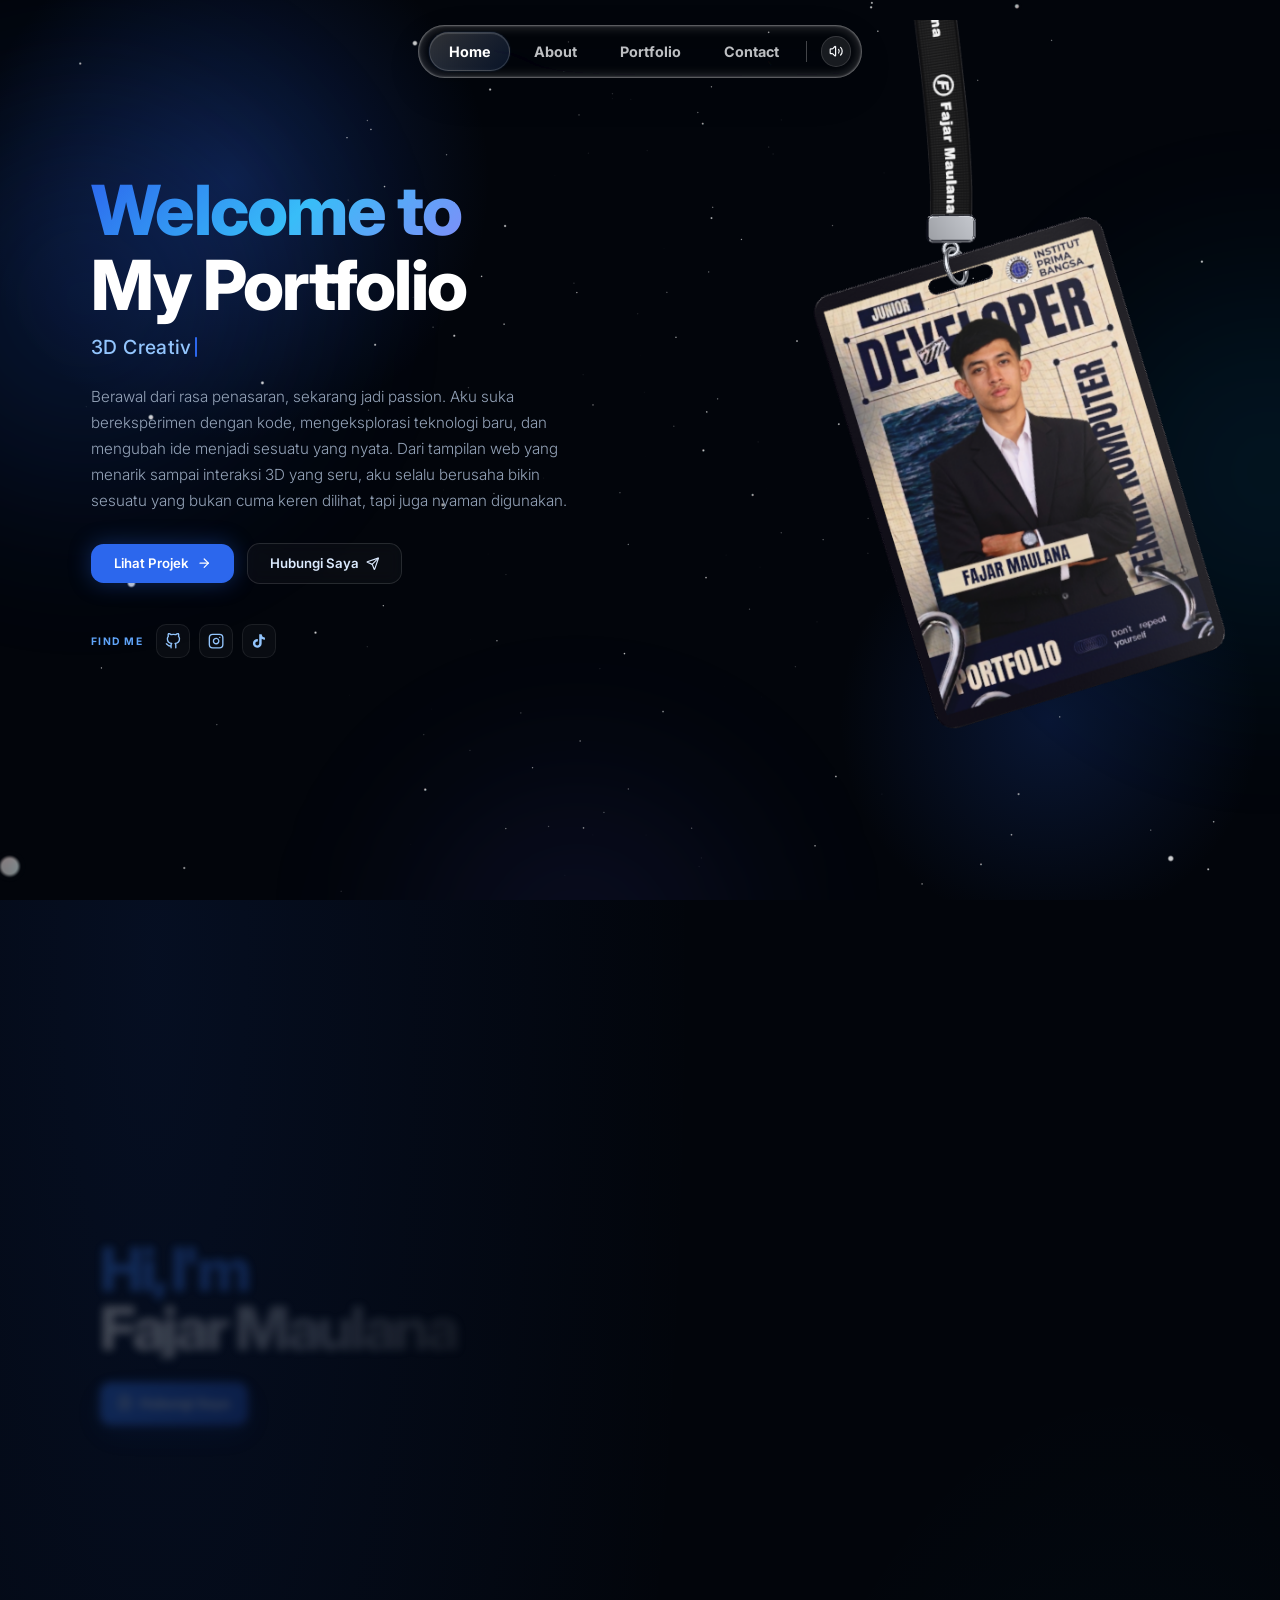
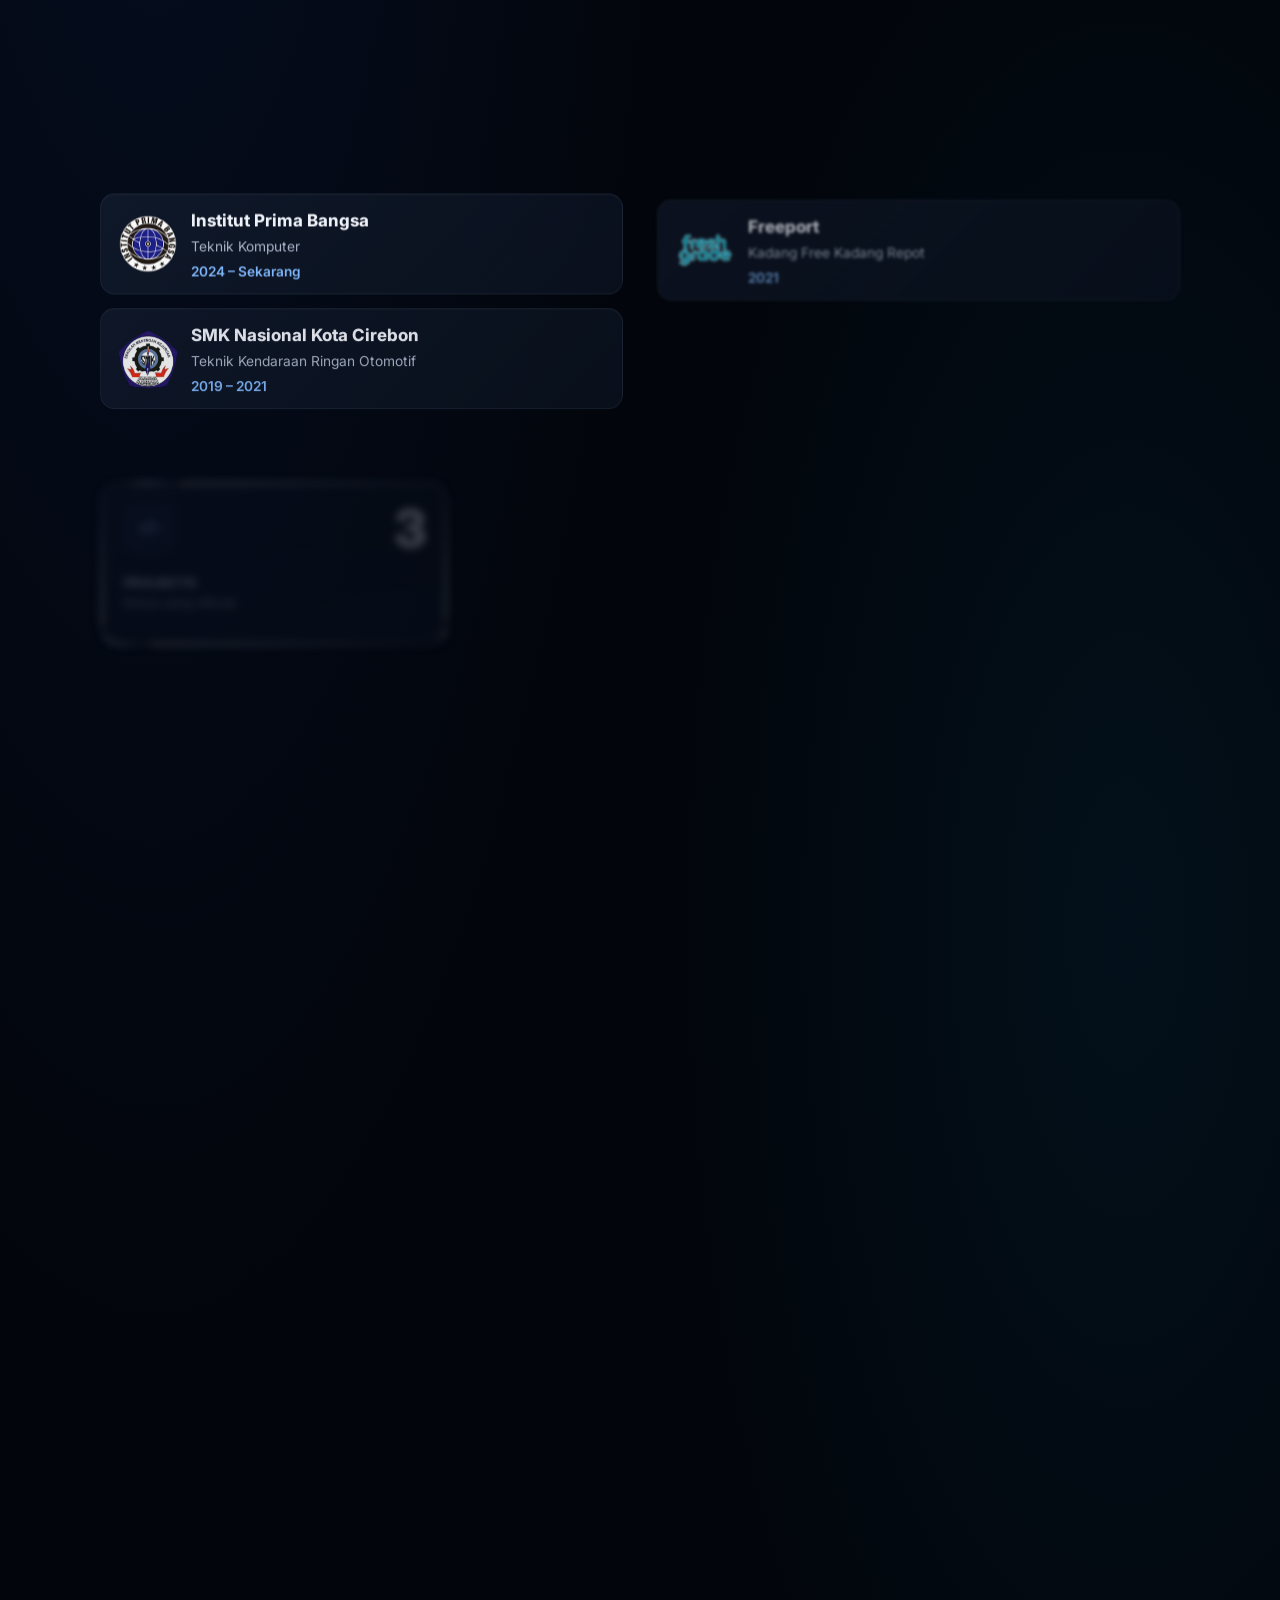
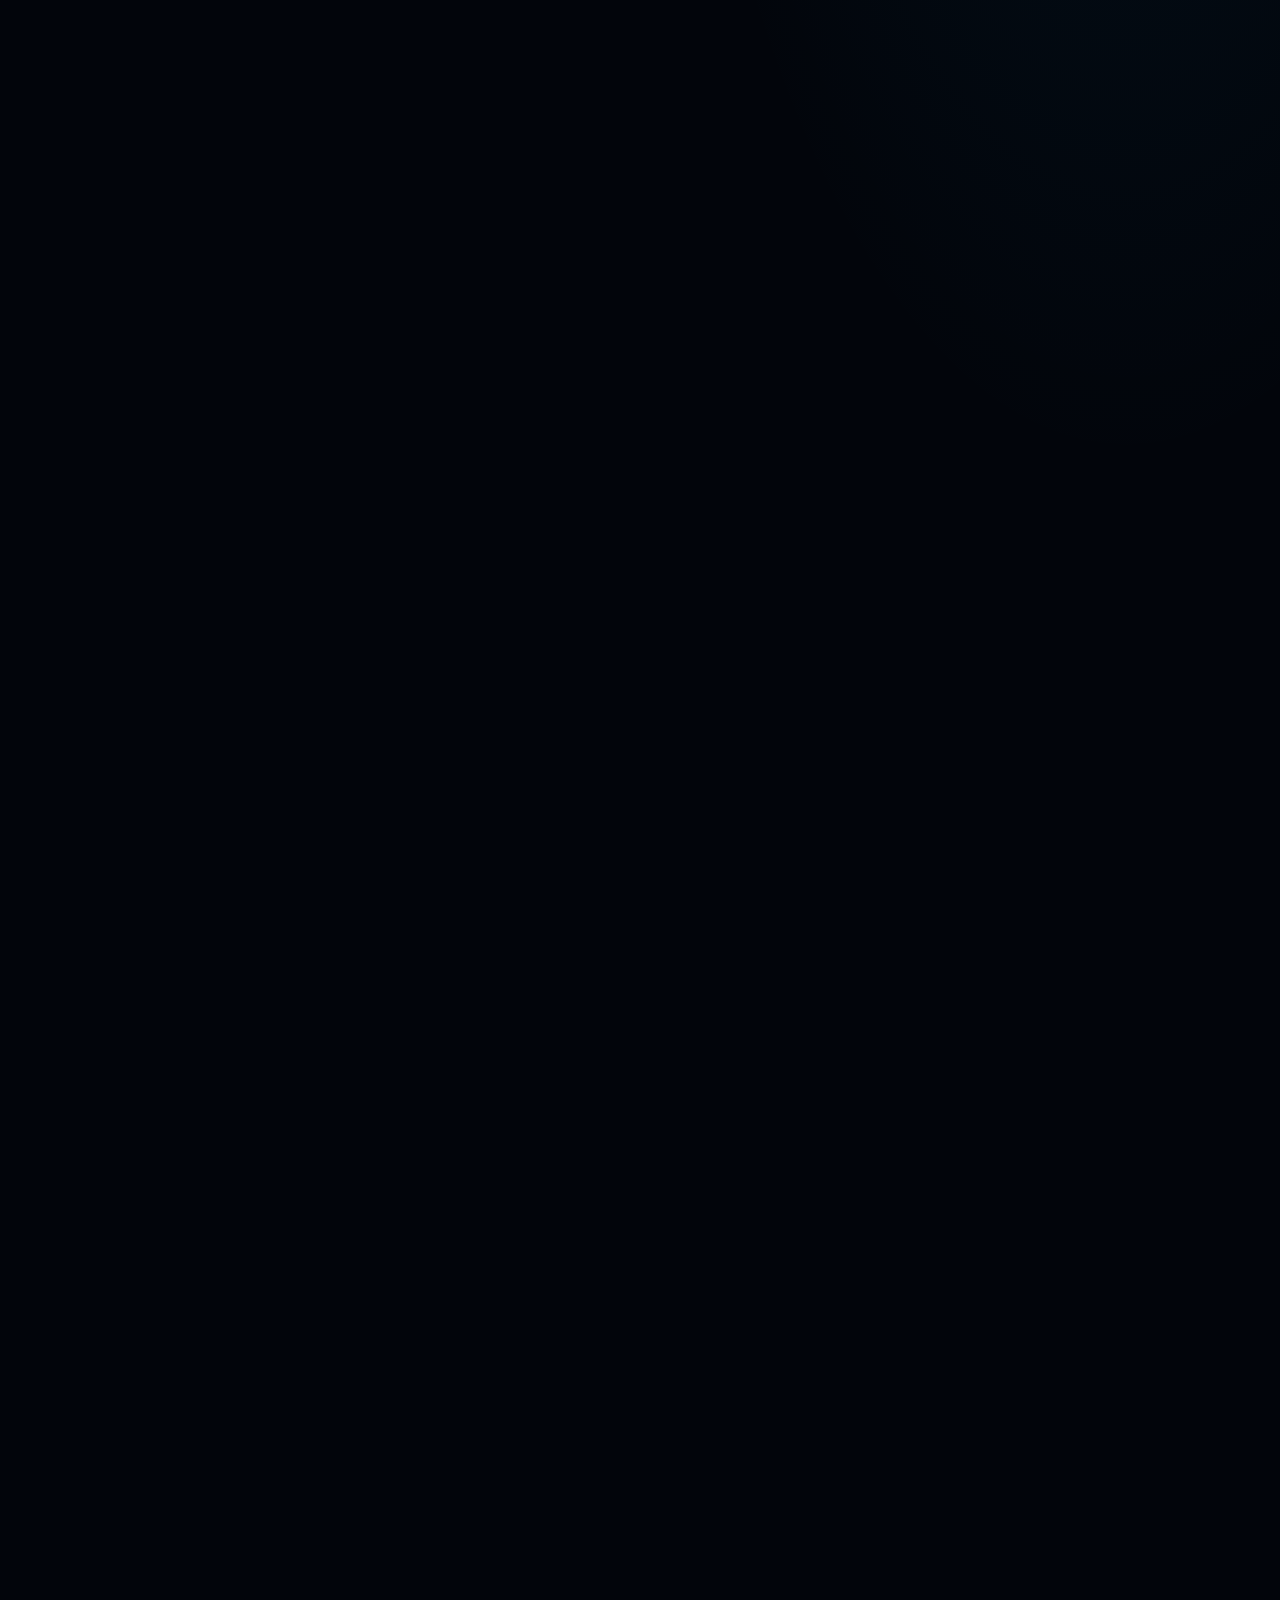
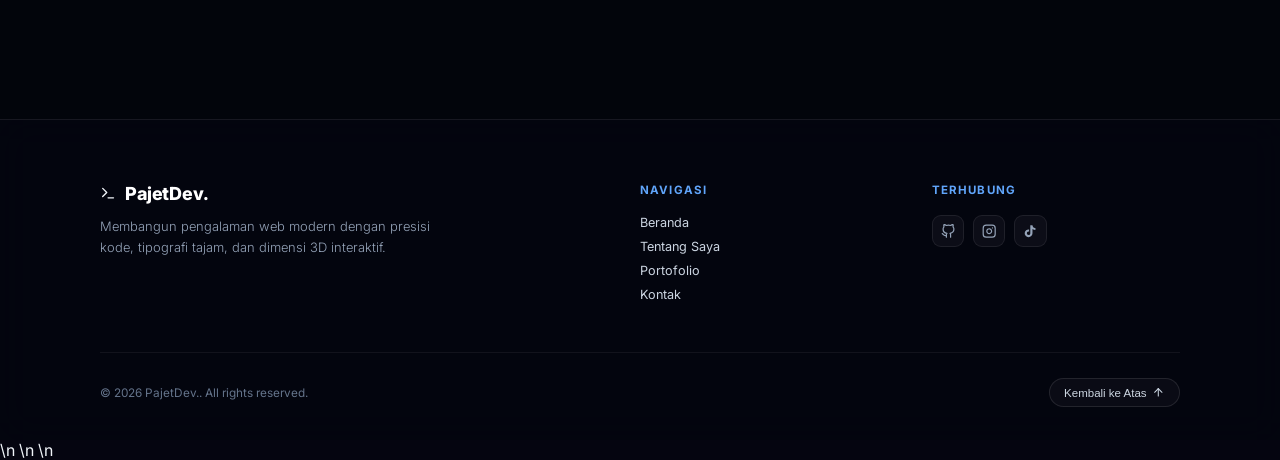
==== commit f522ed29: "Fix image paths resolution and base path for subfolder and localhost" ====
--- a/index.html
+++ b/index.html
@@ -1,47 +1,51 @@
-<!doctype html>
-<html lang="id">
-  <head>
-    <meta charset="UTF-8" />
-    <link rel="icon" type="image/svg+xml" href="./favicon.svg" />
-    <link rel="icon" type="image/png" sizes="32x32" href="./favicon-32x32.png" />
-    <link rel="icon" type="image/png" sizes="16x16" href="./favicon-16x16.png" />
-    <link rel="apple-touch-icon" sizes="180x180" href="./apple-touch-icon.png" />
-    <meta name="viewport" content="width=device-width, initial-scale=1.0" />
-    <meta name="theme-color" content="#050510" />
-    <style>html,body,#root{background-color:#050510;min-height:100%;margin:0}</style>
-    <link rel="preconnect" href="https://fonts.googleapis.com" />
-    <link rel="preconnect" href="https://fonts.gstatic.com" crossorigin />
-    <link
-      href="https://fonts.googleapis.com/css2?family=Inter:wght@300;400;500;600;700&family=JetBrains+Mono:wght@400;500;700&family=Space+Grotesk:wght@500;600;700;800&display=swap"
-      rel="stylesheet"
-    />
-    <meta
-      name="description"
-      content="Portofolio Fajar Maulana - Creative Fullstack Developer & 3D WebGL Specialist."
-    />
-    <title>Fajar Maulana | Portofolio</title>
-
-    <!-- Base path handler to support deep routing (/project/...) -->
-    <script>
-      (function() {
-        var base = document.createElement('base');
-        if (window.location.protocol === 'file:') {
-          base.href = window.location.href.split('#')[0].split('?')[0].replace(/\/project\/.*$/, '/').replace(/\/[^\/]*$/, '/');
-        } else {
-          base.href = window.location.origin + '/';
-        }
-        document.head.appendChild(base);
-      })();
-    </script>
-
-    <!-- File Konfigurasi Data (Edit Manual di Sini) -->
-    <script src="./edit-portofolio.js"></script>
-
-    <!-- Core React Bundle -->
-    <script type="module" crossorigin src="./assets/index-CRd3u6O9.js"></script>
-    <link rel="stylesheet" crossorigin href="./assets/index-D5V7fyb2.css">
-  </head>
-  <body>
-    <div id="root"></div>
-  </body>
-</html>
+<!doctype html>+\n<html lang="id">+\n  <head>+\n    <meta charset="UTF-8" />+\n    <link rel="icon" type="image/svg+xml" href="./favicon.svg" />+\n    <link rel="icon" type="image/png" sizes="32x32" href="./favicon-32x32.png" />+\n    <link rel="icon" type="image/png" sizes="16x16" href="./favicon-16x16.png" />+\n    <link rel="apple-touch-icon" sizes="180x180" href="./apple-touch-icon.png" />+\n    <meta name="viewport" content="width=device-width, initial-scale=1.0" />+\n    <meta name="theme-color" content="#050510" />+\n    <style>html,body,#root{background-color:#050510;min-height:100%;margin:0}</style>+\n    <link rel="preconnect" href="https://fonts.googleapis.com" />+\n    <link rel="preconnect" href="https://fonts.gstatic.com" crossorigin />+\n    <link+\n      href="https://fonts.googleapis.com/css2?family=Inter:wght@300;400;500;600;700&family=JetBrains+Mono:wght@400;500;700&family=Space+Grotesk:wght@500;600;700;800&display=swap"+\n      rel="stylesheet"+\n    />+\n    <meta+\n      name="description"+\n      content="Portofolio Fajar Maulana - Creative Fullstack Developer & 3D WebGL Specialist."+\n    />+\n    <title>Fajar Maulana | Portofolio</title>+\n+\n    <!-- Base path handler to support deep routing (/project/...) -->+\n    <script>+\n      (function() {+\n        var base = document.createElement('base');+\n        if (window.location.protocol === 'file:') {+\n          base.href = window.location.href.split('#')[0].split('?')[0].replace(/\/project\/.*$/, '/').replace(/\/[^\/]*$/, '/');+\n        } else {+\n          var p = window.location.pathname.replace(/\/project(\/.*)?$/, '');+\n          p = p.replace(/\/[^\/]*\.[a-zA-Z0-9]+$/, '/');+\n          if (!p.endsWith('/')) p += '/';+\n          base.href = window.location.origin + p;+\n        }+\n        document.head.appendChild(base);+\n      })();+\n    </script>+\n+\n    <!-- File Konfigurasi Data (Edit Manual di Sini) -->+\n    <script src="./edit-portofolio.js"></script>+\n+\n    <!-- Core React Bundle -->+\n    <script type="module" crossorigin src="./assets/index-CRd3u6O9.js"></script>+\n    <link rel="stylesheet" crossorigin href="./assets/index-D5V7fyb2.css">+\n  </head>+\n  <body>+\n    <div id="root"></div>+\n  </body>+\n</html>+\n
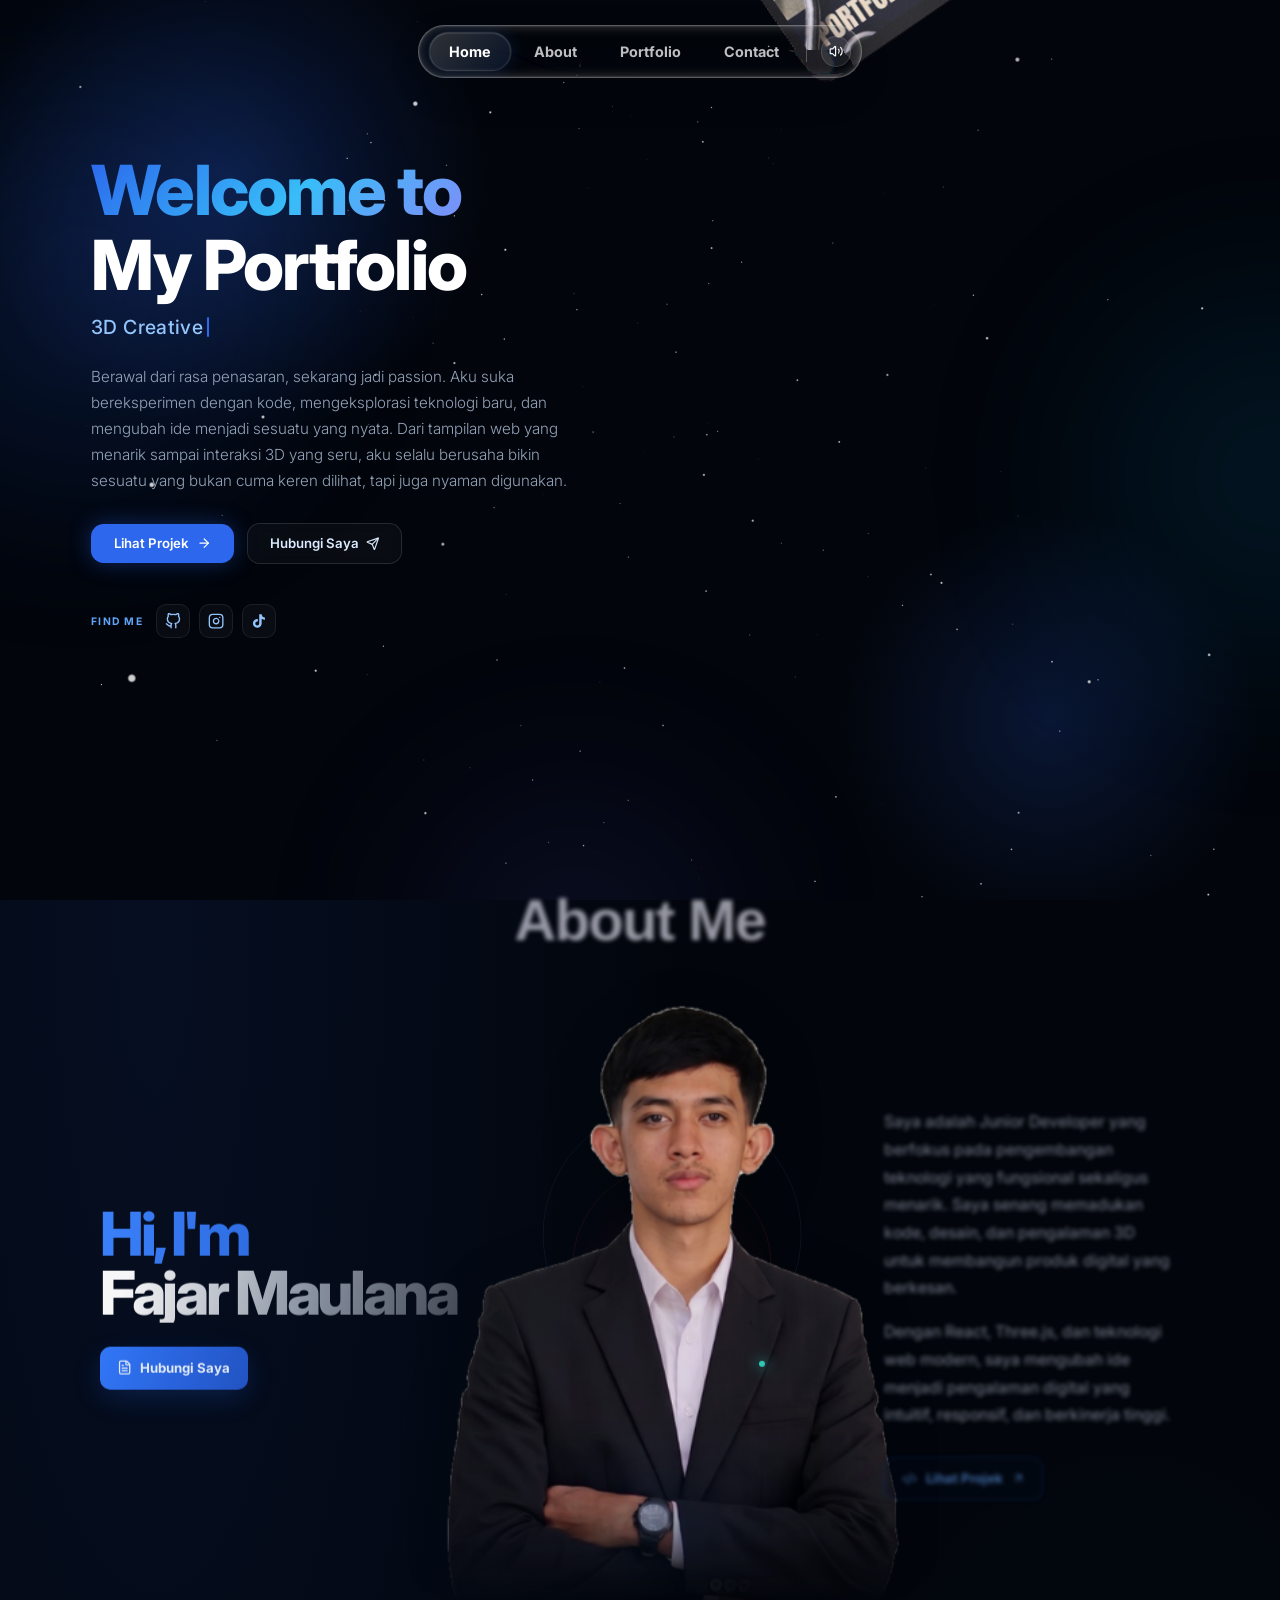
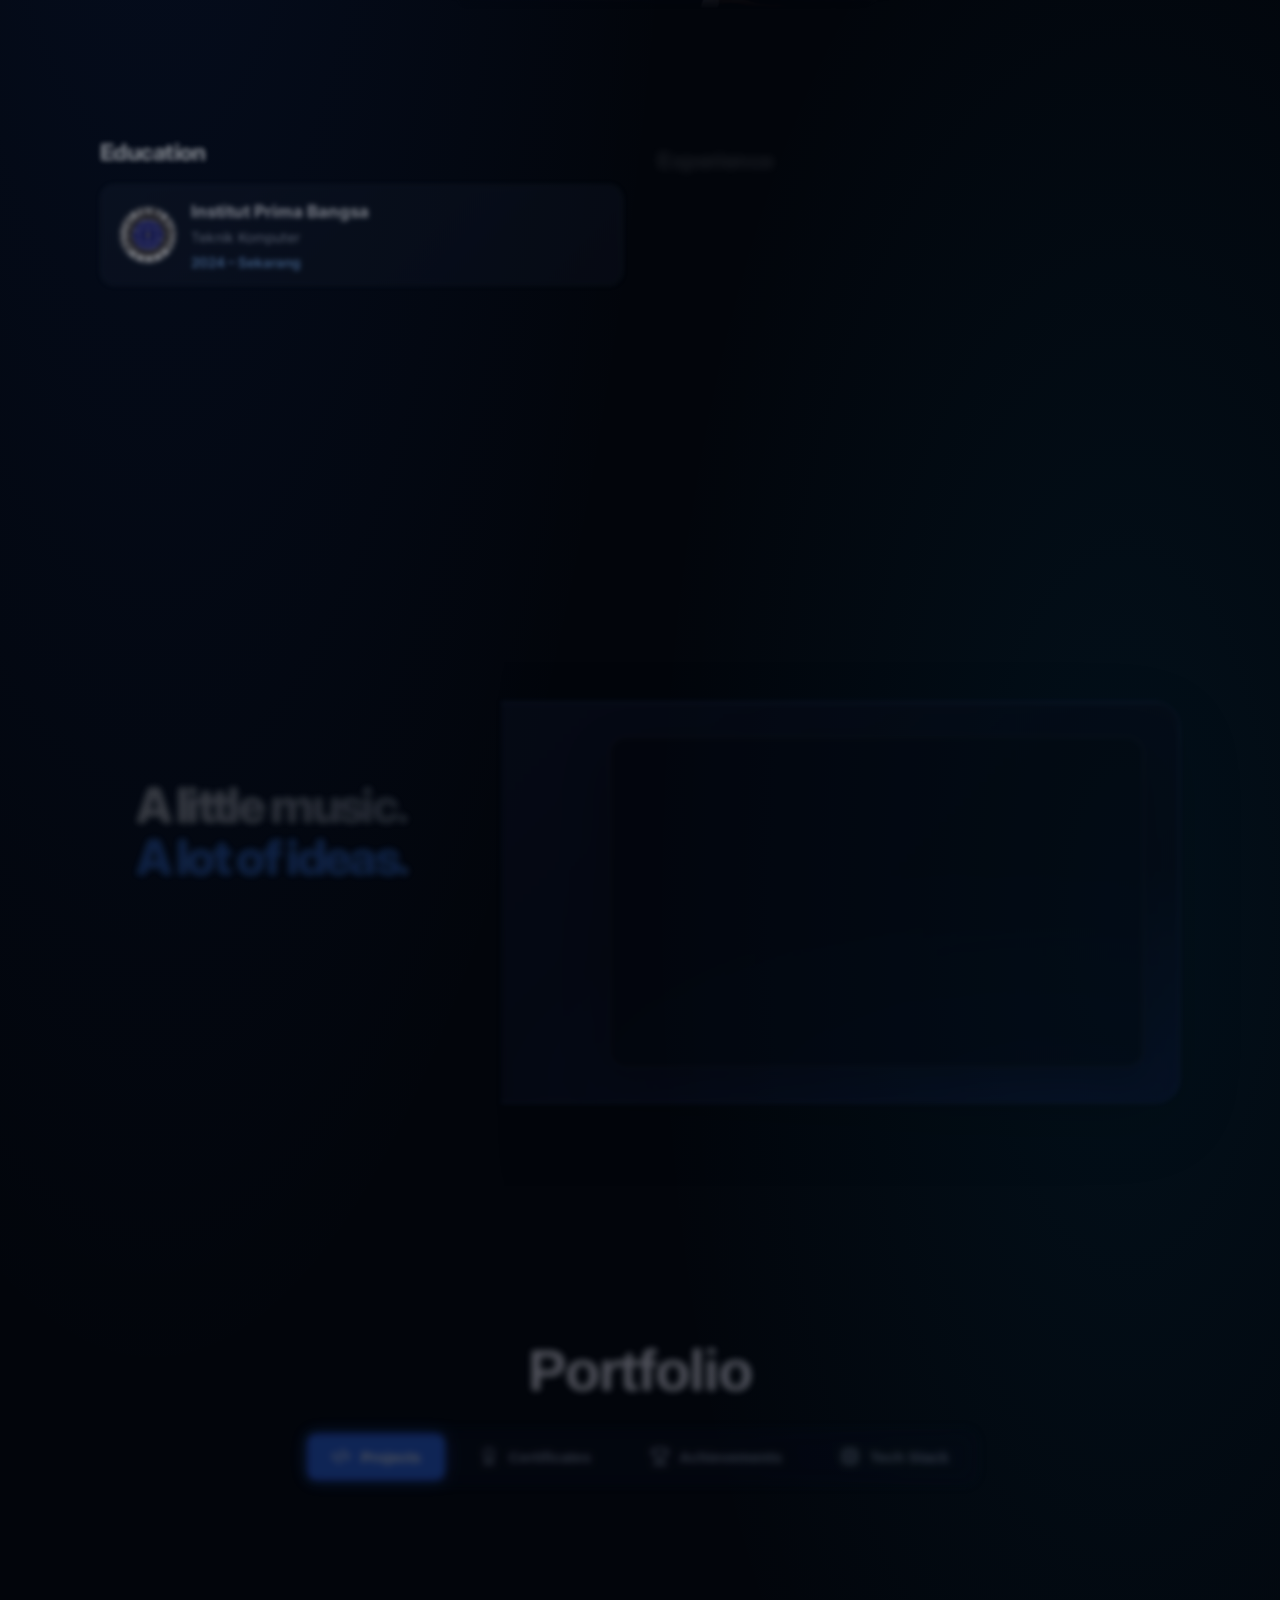
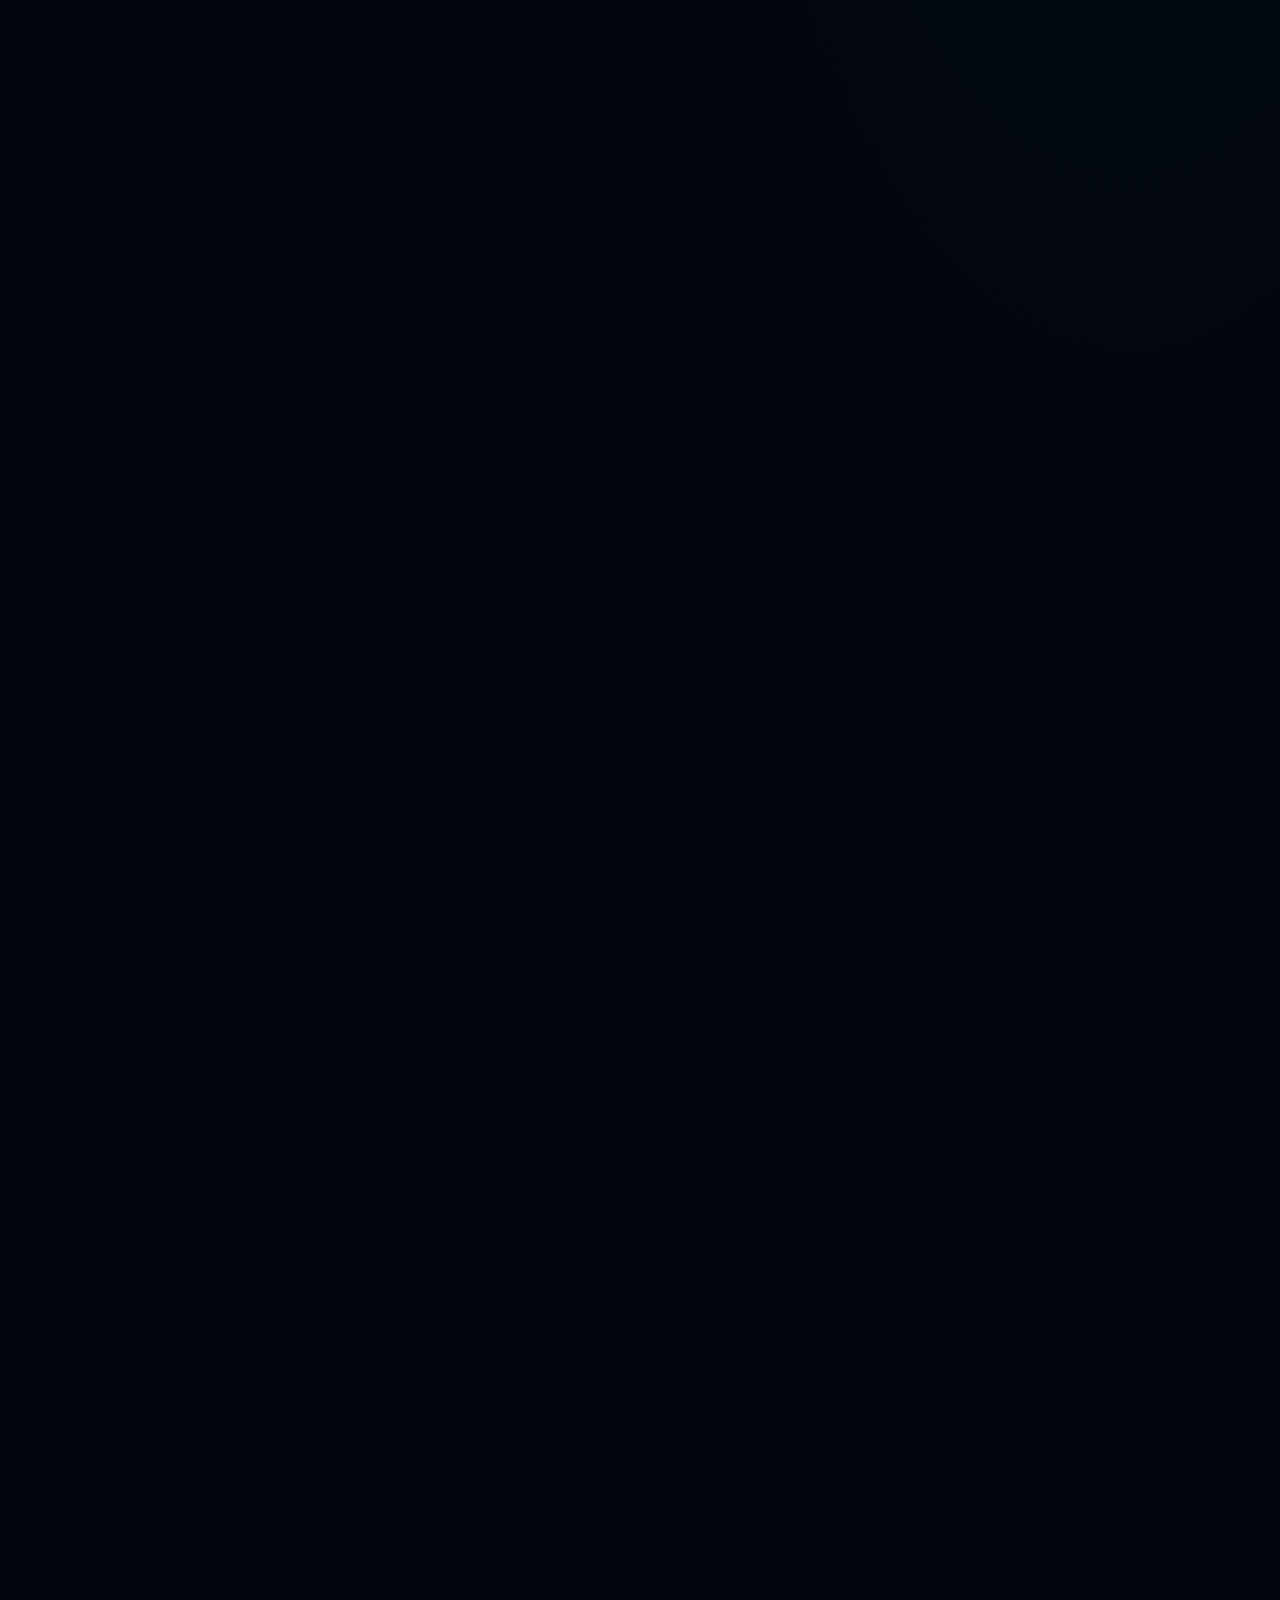
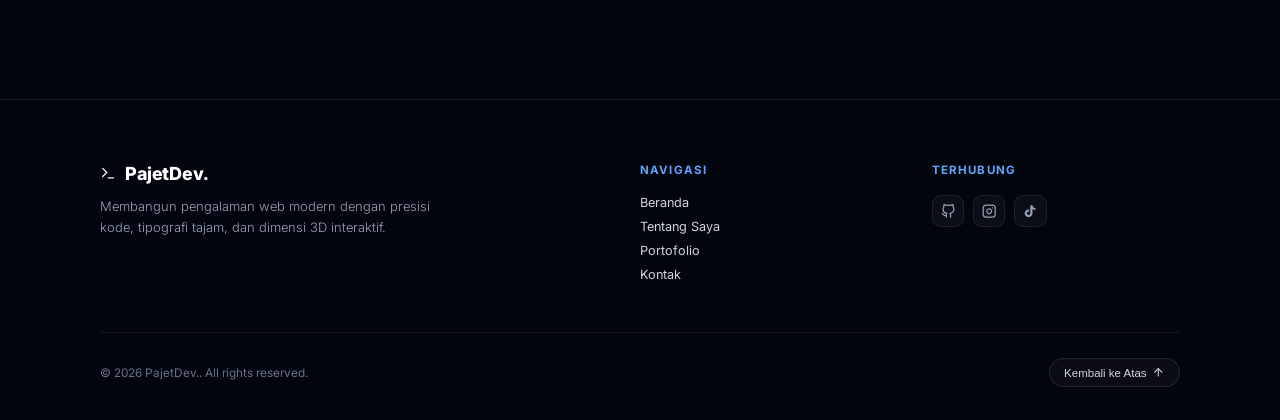
==== commit d54531c7: "Format index.html and 404.html with proper newlines" ====
--- a/index.html
+++ b/index.html
@@ -1,51 +1,50 @@
-<!doctype html>-\n<html lang="id">-\n  <head>-\n    <meta charset="UTF-8" />-\n    <link rel="icon" type="image/svg+xml" href="./favicon.svg" />-\n    <link rel="icon" type="image/png" sizes="32x32" href="./favicon-32x32.png" />-\n    <link rel="icon" type="image/png" sizes="16x16" href="./favicon-16x16.png" />-\n    <link rel="apple-touch-icon" sizes="180x180" href="./apple-touch-icon.png" />-\n    <meta name="viewport" content="width=device-width, initial-scale=1.0" />-\n    <meta name="theme-color" content="#050510" />-\n    <style>html,body,#root{background-color:#050510;min-height:100%;margin:0}</style>-\n    <link rel="preconnect" href="https://fonts.googleapis.com" />-\n    <link rel="preconnect" href="https://fonts.gstatic.com" crossorigin />-\n    <link-\n      href="https://fonts.googleapis.com/css2?family=Inter:wght@300;400;500;600;700&family=JetBrains+Mono:wght@400;500;700&family=Space+Grotesk:wght@500;600;700;800&display=swap"-\n      rel="stylesheet"-\n    />-\n    <meta-\n      name="description"-\n      content="Portofolio Fajar Maulana - Creative Fullstack Developer & 3D WebGL Specialist."-\n    />-\n    <title>Fajar Maulana | Portofolio</title>-\n-\n    <!-- Base path handler to support deep routing (/project/...) -->-\n    <script>-\n      (function() {-\n        var base = document.createElement('base');-\n        if (window.location.protocol === 'file:') {-\n          base.href = window.location.href.split('#')[0].split('?')[0].replace(/\/project\/.*$/, '/').replace(/\/[^\/]*$/, '/');-\n        } else {-\n          var p = window.location.pathname.replace(/\/project(\/.*)?$/, '');-\n          p = p.replace(/\/[^\/]*\.[a-zA-Z0-9]+$/, '/');-\n          if (!p.endsWith('/')) p += '/';-\n          base.href = window.location.origin + p;-\n        }-\n        document.head.appendChild(base);-\n      })();-\n    </script>-\n-\n    <!-- File Konfigurasi Data (Edit Manual di Sini) -->-\n    <script src="./edit-portofolio.js"></script>-\n-\n    <!-- Core React Bundle -->-\n    <script type="module" crossorigin src="./assets/index-CRd3u6O9.js"></script>-\n    <link rel="stylesheet" crossorigin href="./assets/index-D5V7fyb2.css">-\n  </head>-\n  <body>-\n    <div id="root"></div>-\n  </body>-\n</html>-\n+<!doctype html>
+<html lang="id">
+  <head>
+    <meta charset="UTF-8" />
+    <link rel="icon" type="image/svg+xml" href="./favicon.svg" />
+    <link rel="icon" type="image/png" sizes="32x32" href="./favicon-32x32.png" />
+    <link rel="icon" type="image/png" sizes="16x16" href="./favicon-16x16.png" />
+    <link rel="apple-touch-icon" sizes="180x180" href="./apple-touch-icon.png" />
+    <meta name="viewport" content="width=device-width, initial-scale=1.0" />
+    <meta name="theme-color" content="#050510" />
+    <style>html,body,#root{background-color:#050510;min-height:100%;margin:0}</style>
+    <link rel="preconnect" href="https://fonts.googleapis.com" />
+    <link rel="preconnect" href="https://fonts.gstatic.com" />
+    <link
+      href="https://fonts.googleapis.com/css2?family=Inter:wght@300;400;500;600;700&family=JetBrains+Mono:wght@400;500;700&family=Space+Grotesk:wght@500;600;700;800&display=swap"
+      rel="stylesheet"
+    />
+    <meta
+      name="description"
+      content="Portofolio Fajar Maulana - Creative Fullstack Developer & 3D WebGL Specialist."
+    />
+    <title>Fajar Maulana | Portofolio</title>
+
+    <!-- Base path handler to support deep routing (/project/...) -->
+    <script>
+      (function() {
+        var base = document.createElement('base');
+        if (window.location.protocol === 'file:') {
+          base.href = window.location.href.split('#')[0].split('?')[0].replace(/\/project\/.*$/, '/').replace(/\/[^\/]*$/, '/');
+        } else {
+          var p = window.location.pathname.replace(/\/project(\/.*)?$/, '');
+          p = p.replace(/\/[^\/]*\.[a-zA-Z0-9]+$/, '/');
+          if (!p.endsWith('/')) p += '/';
+          base.href = window.location.origin + p;
+        }
+        document.head.appendChild(base);
+      })();
+    </script>
+
+    <!-- File Konfigurasi Data (Edit Manual di Sini) -->
+    <script src="./edit-portofolio.js"></script>
+
+    <!-- Core React Bundle -->
+    <script type="module" crossorigin src="./assets/index-CRd3u6O9.js"></script>
+    <link rel="stylesheet" crossorigin href="./assets/index-D5V7fyb2.css">
+  </head>
+  <body>
+    <div id="root"></div>
+  </body>
+</html>
